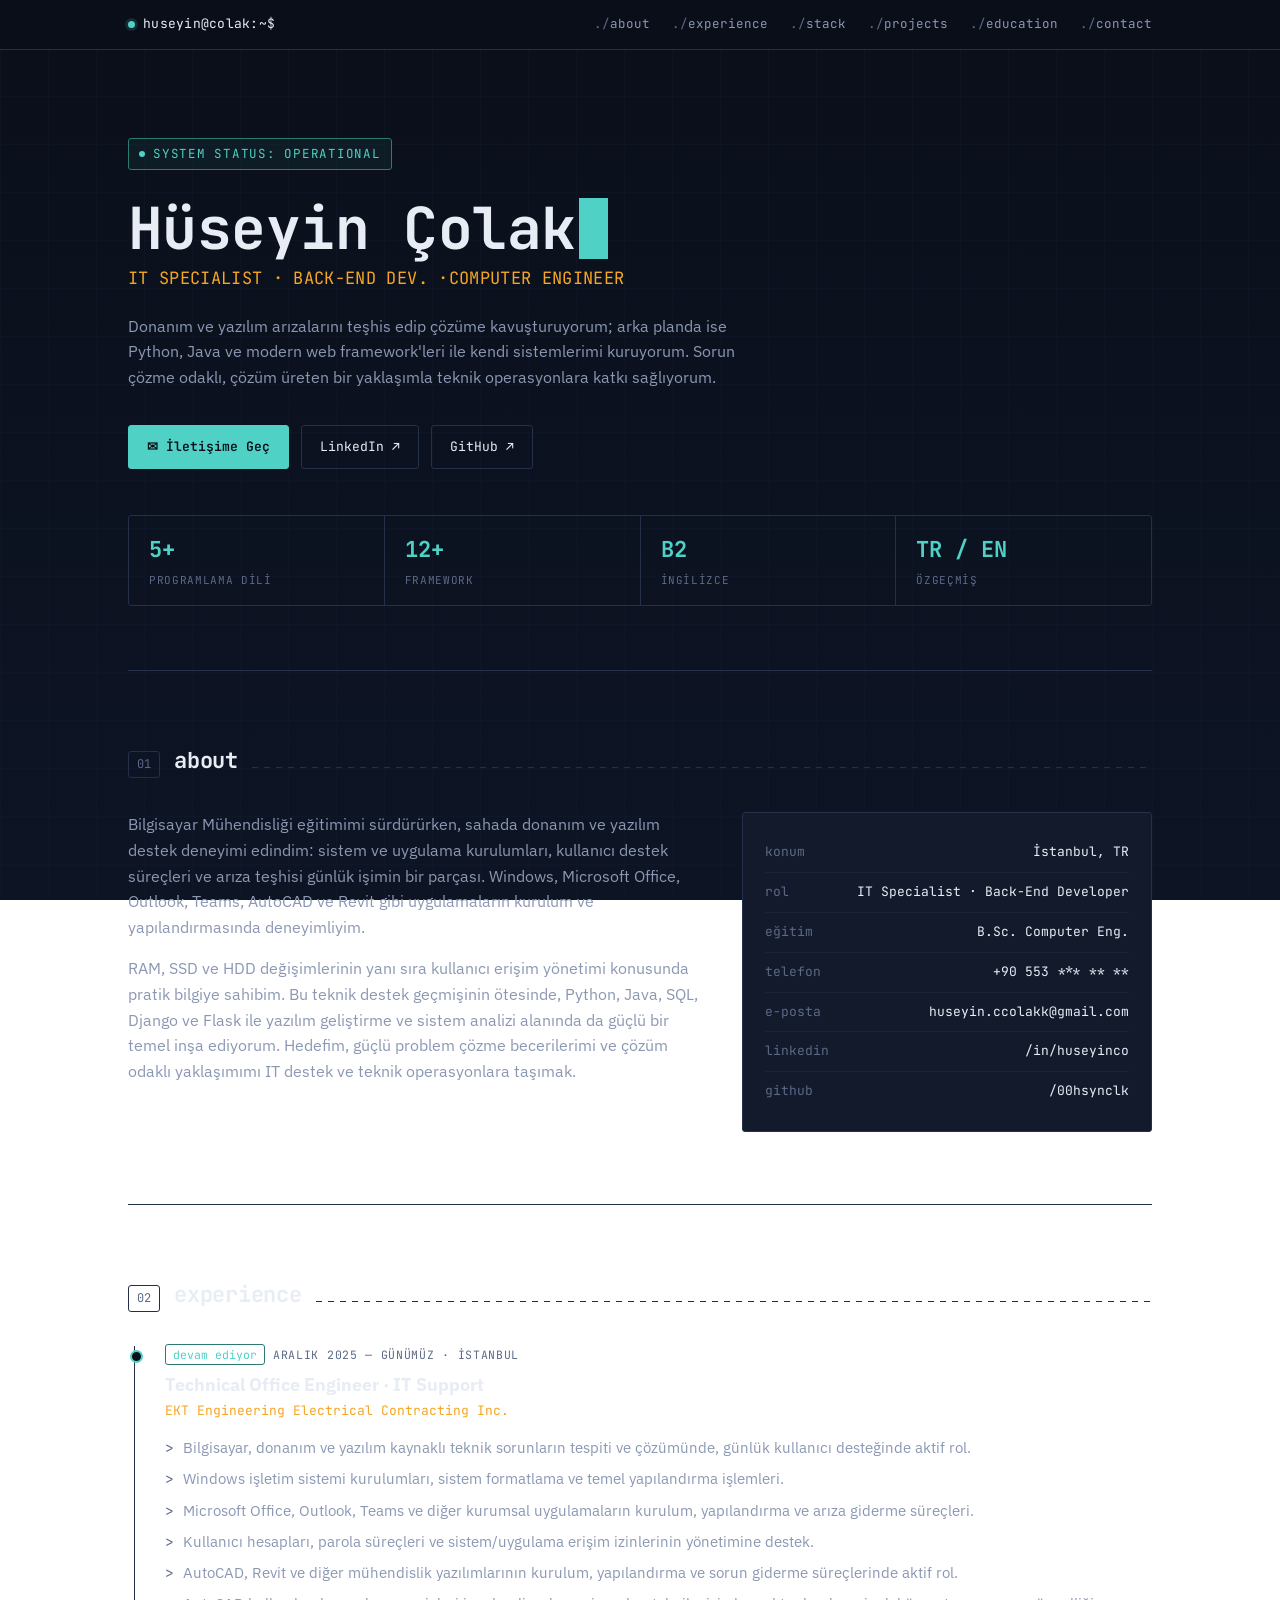
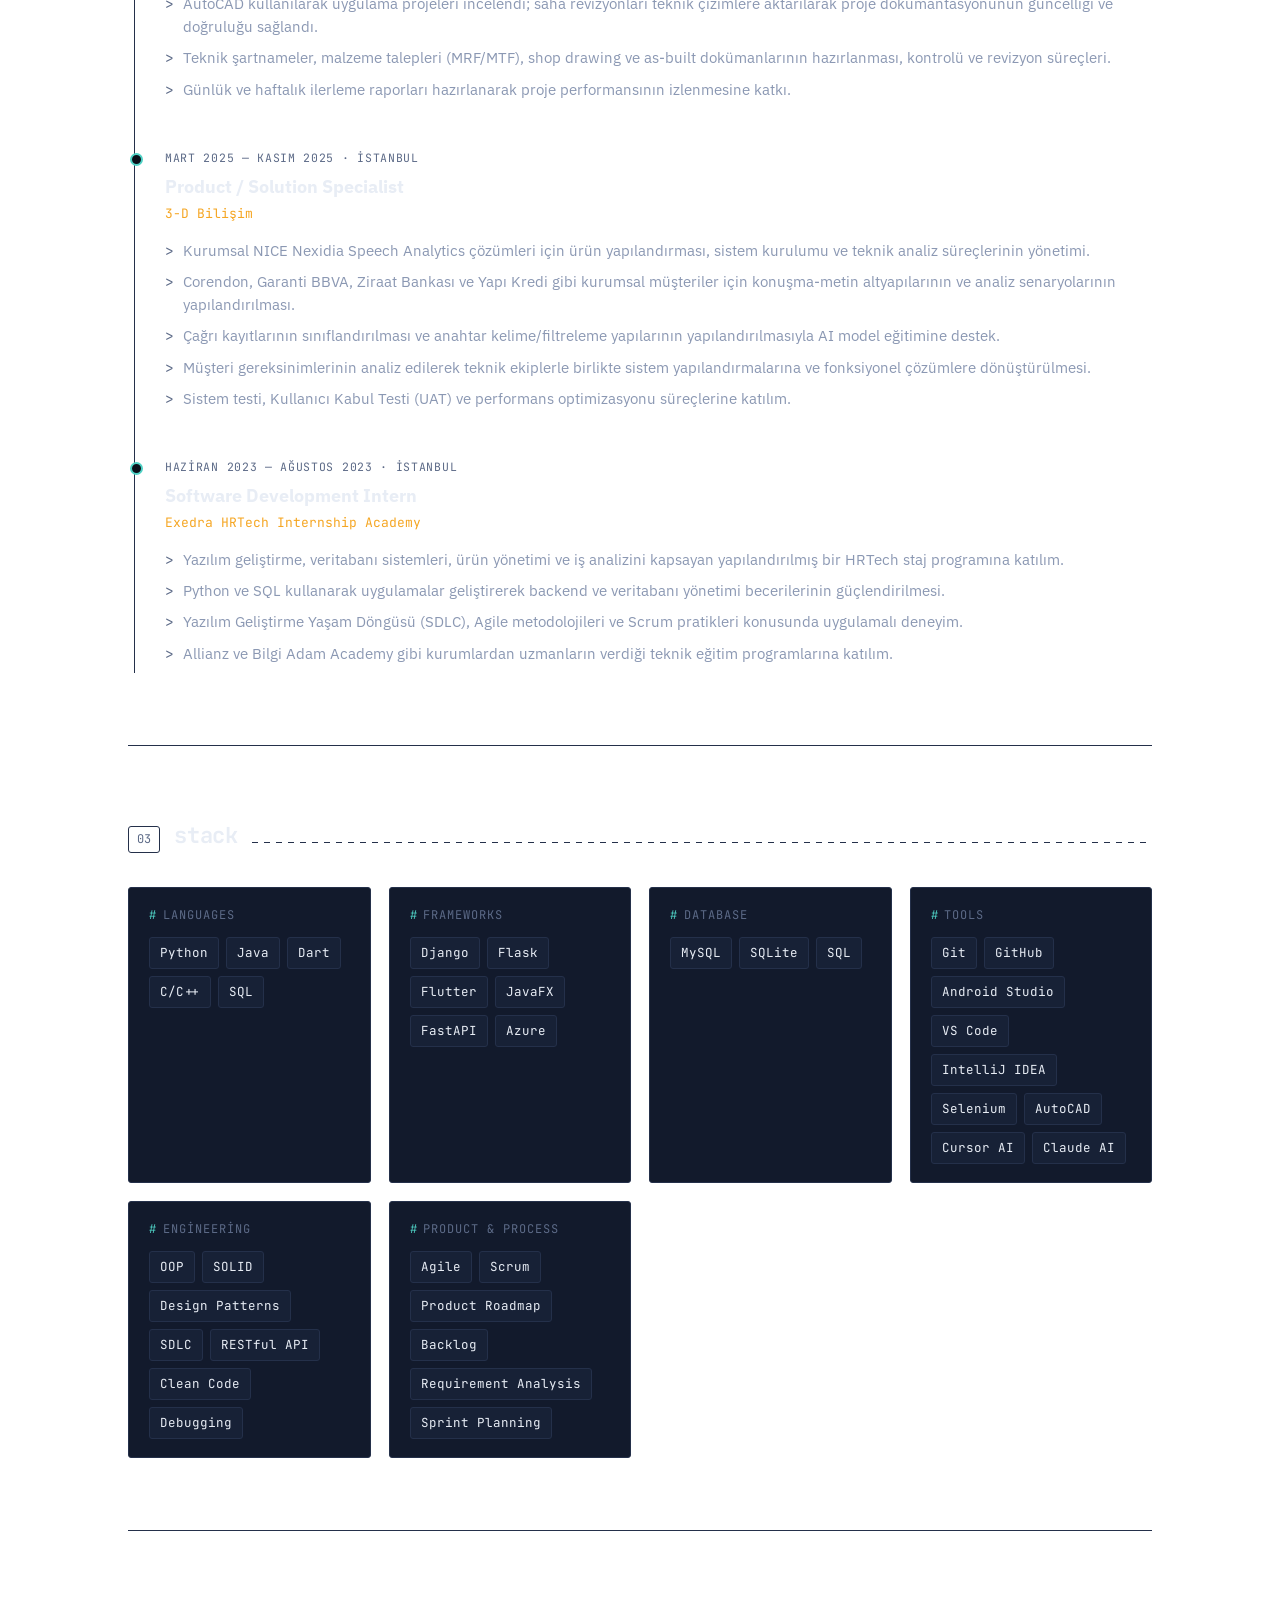
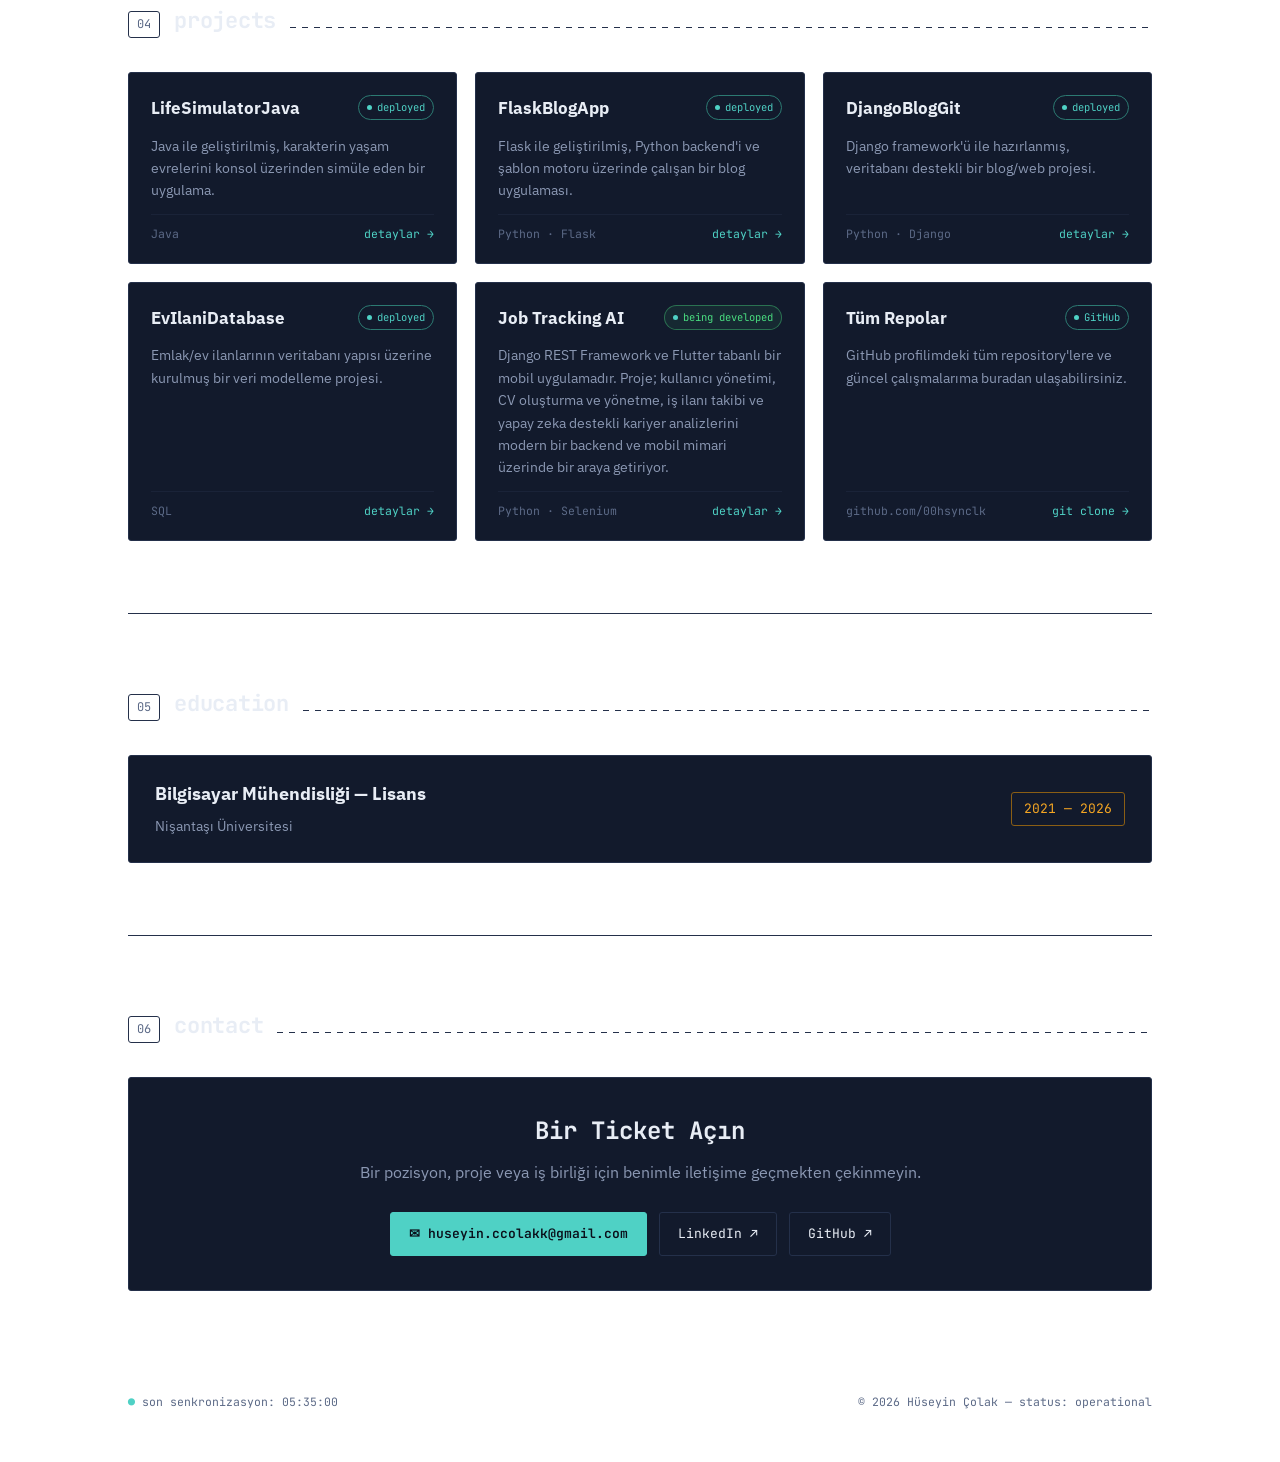
==== index.html @ 7278eee1 "Add files via upload" ====
<!DOCTYPE html>
<html lang="tr">
<head>
<meta charset="UTF-8">
<meta name="viewport" content="width=device-width, initial-scale=1.0">
<title>Hüseyin Çolak — IT Specialist</title>
<meta name="description" content="Hüseyin Çolak — IT Specialist & Computer Engineering Student. CV, projeler ve iletişim.">
<link rel="preconnect" href="https://fonts.googleapis.com">
<link href="https://fonts.googleapis.com/css2?family=JetBrains+Mono:wght@400;500;600;700&family=IBM+Plex+Sans:wght@400;500;600;700&display=swap" rel="stylesheet">
<link rel="stylesheet" href="style.css">
</head>
<body>

<nav class="topnav">
  <div class="topnav-inner">
    <div class="brand"><span class="dot"></span> huseyin@colak:~$</div>
    <div class="navlinks">
      <a href="#about">about</a>
      <a href="#experience">experience</a>
      <a href="#stack">stack</a>
      <a href="#projects">projects</a>
      <a href="#education">education</a>
      <a href="#contact">contact</a>
    </div>
  </div>
</nav>

<div class="wrap">

  <!-- HERO -->
  <header class="hero">
    <div class="status-line"><span class="dot"></span> SYSTEM STATUS: OPERATIONAL</div>
    <h1>Hüseyin Çolak<span class="cursor">&nbsp;</span></h1>
    <p class="role">IT SPECIALIST · BACK-END DEV. ·COMPUTER ENGINEER</p>
    <p class="lede">Donanım ve yazılım arızalarını teşhis edip çözüme kavuşturuyorum; arka planda ise Python, Java ve modern web framework'leri ile kendi sistemlerimi kuruyorum. Sorun çözme odaklı, çözüm üreten bir yaklaşımla teknik operasyonlara katkı sağlıyorum.</p>

    <div class="hero-actions">
      <a class="btn primary" href="mailto:huseyin.ccolakk@gmail.com">✉ İletişime Geç</a>
      <a class="btn" href="https://www.linkedin.com/in/huseyinco" target="_blank" rel="noopener">LinkedIn ↗</a>
      <a class="btn" href="https://github.com/00hsynclk" target="_blank" rel="noopener">GitHub ↗</a>
    </div>

    <div class="stat-row">
        <div class="stat"><div class="num">5+</div><div class="label">Programlama Dili</div></div>
        <div class="stat"><div class="num">12+</div><div class="label">FrameWork</div></div>
        <div class="stat"><div class="num">B2</div><div class="label">İngilizce</div></div>
        <div class="stat"><div class="num">
          <a href="assets/Hüseyin%20Çolak%20TR.pdf" target="_blank">TR</a> /
          <a href="assets/Hüseyin%20Çolak%20ENG.pdf" target="_blank">EN</a>
        </div>
      <div class="label">Özgeçmiş</div>
    </div>
    </div>
  </header>

  <!-- ABOUT -->
  <section id="about">
    <div class="section-head">
      <span class="idx">01</span>
      <h2>about</h2>
      <span class="rule"></span>
    </div>
    <div class="about-grid reveal">
      <div>
        <p>Bilgisayar Mühendisliği eğitimimi sürdürürken, sahada donanım ve yazılım destek deneyimi edindim: sistem ve uygulama kurulumları, kullanıcı destek süreçleri ve arıza teşhisi günlük işimin bir parçası. Windows, Microsoft Office, Outlook, Teams, AutoCAD ve Revit gibi uygulamaların kurulum ve yapılandırmasında deneyimliyim.</p>
        <p>RAM, SSD ve HDD değişimlerinin yanı sıra kullanıcı erişim yönetimi konusunda pratik bilgiye sahibim. Bu teknik destek geçmişinin ötesinde, Python, Java, SQL, Django ve Flask ile yazılım geliştirme ve sistem analizi alanında da güçlü bir temel inşa ediyorum. Hedefim, güçlü problem çözme becerilerimi ve çözüm odaklı yaklaşımımı IT destek ve teknik operasyonlara taşımak.</p>
      </div>
      <div class="info-panel">
        <div class="row"><span class="k">konum</span><span class="v">İstanbul, TR</span></div>
        <div class="row"><span class="k">rol</span><span class="v">IT Specialist · Back-End Developer</span></div>
        <div class="row"><span class="k">eğitim</span><span class="v">B.Sc. Computer Eng.</span></div>
        <div class="row"><span class="k">telefon</span><span class="v">+90 553 *** ** **</span></div>
        <div class="row"><span class="k">e-posta</span><span class="v"><a href="mailto:huseyin.ccolakk@gmail.com">huseyin.ccolakk@gmail.com</a></span></div>
        <div class="row"><span class="k">linkedin</span><span class="v"><a href="https://www.linkedin.com/in/huseyinco" target="_blank" rel="noopener">/in/huseyinco</a></span></div>
        <div class="row"><span class="k">github</span><span class="v"><a href="https://github.com/00hsynclk" target="_blank" rel="noopener">/00hsynclk</a></span></div>
      </div>
    </div>
  </section>

  <!-- EXPERIENCE -->
  <section id="experience">
    <div class="section-head">
      <span class="idx">02</span>
      <h2>experience</h2>
      <span class="rule"></span>
    </div>

    <div class="log-stream reveal">
      <div class="log-entry">
        <div class="meta"><span class="badge">devam ediyor</span>Aralık 2025 — Günümüz · İstanbul</div>
        <h3>Technical Office Engineer · IT Support</h3>
        <div class="company">EKT Engineering Electrical Contracting Inc.</div>
        <ul>
          <li>Bilgisayar, donanım ve yazılım kaynaklı teknik sorunların tespiti ve çözümünde, günlük kullanıcı desteğinde aktif rol.</li>
          <li>Windows işletim sistemi kurulumları, sistem formatlama ve temel yapılandırma işlemleri.</li>
          <li>Microsoft Office, Outlook, Teams ve diğer kurumsal uygulamaların kurulum, yapılandırma ve arıza giderme süreçleri.</li>
          <li>Kullanıcı hesapları, parola süreçleri ve sistem/uygulama erişim izinlerinin yönetimine destek.</li>
          <li>AutoCAD, Revit ve diğer mühendislik yazılımlarının kurulum, yapılandırma ve sorun giderme süreçlerinde aktif rol.</li>
          <li>AutoCAD kullanılarak uygulama projeleri incelendi; saha revizyonları teknik çizimlere aktarılarak proje dokümantasyonunun güncelliği ve doğruluğu sağlandı.</li>
          <li>Teknik şartnameler, malzeme talepleri (MRF/MTF), shop drawing ve as-built dokümanlarının hazırlanması, kontrolü ve revizyon süreçleri.</li>
          <li>Günlük ve haftalık ilerleme raporları hazırlanarak proje performansının izlenmesine katkı.</li>
        </ul>
      </div>

      <div class="log-entry">
        <div class="meta">Mart 2025 — Kasım 2025 · İstanbul</div>
        <h3>Product / Solution Specialist</h3>
        <div class="company">3-D Bilişim</div>
        <ul>
          <li>Kurumsal NICE Nexidia Speech Analytics çözümleri için ürün yapılandırması, sistem kurulumu ve teknik analiz süreçlerinin yönetimi.</li>
          <li>Corendon, Garanti BBVA, Ziraat Bankası ve Yapı Kredi gibi kurumsal müşteriler için konuşma-metin altyapılarının ve analiz senaryolarının yapılandırılması.</li>
          <li>Çağrı kayıtlarının sınıflandırılması ve anahtar kelime/filtreleme yapılarının yapılandırılmasıyla AI model eğitimine destek.</li>
          <li>Müşteri gereksinimlerinin analiz edilerek teknik ekiplerle birlikte sistem yapılandırmalarına ve fonksiyonel çözümlere dönüştürülmesi.</li>
          <li>Sistem testi, Kullanıcı Kabul Testi (UAT) ve performans optimizasyonu süreçlerine katılım.</li>
        </ul>
      </div>

      <div class="log-entry">
        <div class="meta">Haziran 2023 — Ağustos 2023 · İstanbul</div>
        <h3>Software Development Intern</h3>
        <div class="company">Exedra HRTech Internship Academy</div>
        <ul>
          <li>Yazılım geliştirme, veritabanı sistemleri, ürün yönetimi ve iş analizini kapsayan yapılandırılmış bir HRTech staj programına katılım.</li>
          <li>Python ve SQL kullanarak uygulamalar geliştirerek backend ve veritabanı yönetimi becerilerinin güçlendirilmesi.</li>
          <li>Yazılım Geliştirme Yaşam Döngüsü (SDLC), Agile metodolojileri ve Scrum pratikleri konusunda uygulamalı deneyim.</li>
          <li>Allianz ve Bilgi Adam Academy gibi kurumlardan uzmanların verdiği teknik eğitim programlarına katılım.</li>
        </ul>
      </div>
    </div>
  </section>

  <!-- STACK -->
  <section id="stack">
    <div class="section-head">
      <span class="idx">03</span>
      <h2>stack</h2>
      <span class="rule"></span>
    </div>

    <div class="stack-grid reveal">
      <div class="stack-card">
        <div class="stack-title">languages</div>
        <div class="tag-list">
          <span class="tag">Python</span><span class="tag">Java</span><span class="tag">Dart</span><span class="tag">C/C++</span><span class="tag">SQL</span>
        </div>
      </div>
      <div class="stack-card">
        <div class="stack-title">frameworks</div>
        <div class="tag-list">
          <span class="tag">Django</span><span class="tag">Flask</span><span class="tag">Flutter</span><span class="tag">JavaFX</span><span class="tag">FastAPI</span><span class="tag">Azure</span>
        </div>
      </div>
      <div class="stack-card">
        <div class="stack-title">database</div>
        <div class="tag-list">
          <span class="tag">MySQL</span><span class="tag">SQLite</span><span class="tag">SQL</span>
        </div>
      </div>
      <div class="stack-card">
        <div class="stack-title">tools</div>
        <div class="tag-list">
          <span class="tag">Git</span><span class="tag">GitHub</span><span class="tag">Android Studio</span><span class="tag">VS Code</span><span class="tag">IntelliJ IDEA</span><span class="tag">Selenium</span><span class="tag">AutoCAD</span><span class="tag">Cursor AI</span><span class="tag">Claude AI</span>
        </div>
      </div>
      <div class="stack-card">
        <div class="stack-title">engineering</div>
        <div class="tag-list">
          <span class="tag">OOP</span><span class="tag">SOLID</span><span class="tag">Design Patterns</span><span class="tag">SDLC</span><span class="tag">RESTful API</span><span class="tag">Clean Code</span><span class="tag">Debugging</span>
        </div>
      </div>
      <div class="stack-card">
        <div class="stack-title">product &amp; process</div>
        <div class="tag-list">
          <span class="tag">Agile</span><span class="tag">Scrum</span><span class="tag">Product Roadmap</span><span class="tag">Backlog</span><span class="tag">Requirement Analysis</span><span class="tag">Sprint Planning</span>
        </div>
      </div>
    </div>
  </section>

  <!-- PROJECTS -->
  <section id="projects">
    <div class="section-head">
      <span class="idx">04</span>
      <h2>projects</h2>
      <span class="rule"></span>
    </div>

    <div class="project-grid reveal">

      <a class="project-card" href="projects/life-simulator-java.html">
        <div class="pc-top">
          <h3>LifeSimulatorJava</h3>
          <span class="pill">deployed</span>
        </div>
        <p>Java ile geliştirilmiş, karakterin yaşam evrelerini konsol üzerinden simüle eden bir uygulama.</p>
        <div class="pc-foot"><span>Java</span><span class="arrow">detaylar →</span></div>
      </a>

      <a class="project-card" href="projects/flask-blog-app.html">
        <div class="pc-top">
          <h3>FlaskBlogApp</h3>
          <span class="pill">deployed</span>
        </div>
        <p>Flask ile geliştirilmiş, Python backend'i ve şablon motoru üzerinde çalışan bir blog uygulaması.</p>
        <div class="pc-foot"><span>Python · Flask</span><span class="arrow">detaylar →</span></div>
      </a>

      <a class="project-card" href="projects/django-blog.html">
        <div class="pc-top">
          <h3>DjangoBlogGit</h3>
          <span class="pill">deployed</span>
        </div>
        <p>Django framework'ü ile hazırlanmış, veritabanı destekli bir blog/web projesi.</p>
        <div class="pc-foot"><span>Python · Django</span><span class="arrow">detaylar →</span></div>
      </a>

      <a class="project-card" href="projects/ev-ilani-database.html">
        <div class="pc-top">
          <h3>EvIlaniDatabase</h3>
          <span class="pill">deployed</span>
        </div>
        <p>Emlak/ev ilanlarının veritabanı yapısı üzerine kurulmuş bir veri modelleme projesi.</p>
        <div class="pc-foot"><span>SQL</span><span class="arrow">detaylar →</span></div>
      </a>

      <a class="project-card" href="projects/job-tracking-ai.html">
        <div class="pc-top">
          <h3>Job Tracking AI</h3>
          <span class="pill being-developed">being developed</span>
        </div>
        <p>Django REST Framework ve Flutter tabanlı bir mobil uygulamadır. Proje; kullanıcı yönetimi, CV oluşturma ve yönetme, iş ilanı takibi ve yapay zeka destekli kariyer analizlerini modern bir backend ve mobil mimari üzerinde bir araya getiriyor.</p>
        <div class="pc-foot"><span>Python · Selenium</span><span class="arrow">detaylar →</span></div>
      </a>

      <a class="project-card" href="https://github.com/00hsynclk?tab=repositories" target="_blank" rel="noopener">
        <div class="pc-top">
          <h3>Tüm Repolar</h3>
          <span class="pill">GitHub</span>
        </div>
        <p>GitHub profilimdeki tüm repository'lere ve güncel çalışmalarıma buradan ulaşabilirsiniz.</p>
        <div class="pc-foot"><span>github.com/00hsynclk</span><span class="arrow">git clone →</span></div>
      </a>

    </div>
  </section>

  <!-- EDUCATION -->
  <section id="education">
    <div class="section-head">
      <span class="idx">05</span>
      <h2>education</h2>
      <span class="rule"></span>
    </div>
    <div class="edu-panel reveal">
      <div>
        <h3>Bilgisayar Mühendisliği — Lisans</h3>
        <div class="edu-sub">Nişantaşı Üniversitesi</div>
      </div>
      <div class="edu-date">2021 — 2026</div>
    </div>
  </section>

  <!-- CONTACT -->
  <section id="contact">
    <div class="section-head">
      <span class="idx">06</span>
      <h2>contact</h2>
      <span class="rule"></span>
    </div>
    <div class="contact-panel reveal">
      <h2>Bir Ticket Açın</h2>
      <p>Bir pozisyon, proje veya iş birliği için benimle iletişime geçmekten çekinmeyin.</p>
      <div class="contact-actions">
        <a class="btn primary" href="mailto:huseyin.ccolakk@gmail.com">✉ huseyin.ccolakk@gmail.com</a>
        <a class="btn" href="https://www.linkedin.com/in/huseyinco" target="_blank" rel="noopener">LinkedIn ↗</a>
        <a class="btn" href="https://github.com/00hsynclk" target="_blank" rel="noopener">GitHub ↗</a>
      </div>
    </div>
  </section>

  <footer>
    <div><span class="live-dot">●</span> son senkronizasyon: <span id="sync-time"></span></div>
    <div>© 2026 Hüseyin Çolak — status: operational</div>
  </footer>

</div>

<script src="script.js"></script>
</body>
</html>
---- style.css ----
/* ============================================================
   HÜSEYİN ÇOLAK — SYSTEM STATUS PORTFOLIO
   Design tokens
   ============================================================ */

:root {
  --bg: #0a0f1a;
  --bg-grid: #0d1424;
  --panel: #121a2c;
  --panel-2: #172136;
  --border: #24304a;
  --border-soft: #1a2338;
  --text: #e8edf5;
  --text-muted: #8b98b3;
  --text-dim: #5c6a87;
  --accent: #4fd1c5;
  --accent-dim: #2c7a72;
  --accent-amber: #f5a623;
  --accent-amber-dim: #8a5e14;
  --mono: "JetBrains Mono", "IBM Plex Mono", ui-monospace, monospace;
  --sans: "IBM Plex Sans", "Inter", system-ui, -apple-system, sans-serif;
  --radius: 3px;
  --max-w: 1080px;
}

* { box-sizing: border-box; }

html {
  scroll-behavior: smooth;
}

@media (prefers-reduced-motion: reduce) {
  html { scroll-behavior: auto; }
  *, *::before, *::after {
    animation-duration: 0.001ms !important;
    animation-iteration-count: 1 !important;
    transition-duration: 0.001ms !important;
  }
}

body {
  margin: 0;
  background:
    linear-gradient(180deg, var(--bg) 0%, var(--bg-grid) 100%);
  background-attachment: fixed;
  color: var(--text);
  font-family: var(--sans);
  font-size: 16px;
  line-height: 1.6;
  -webkit-font-smoothing: antialiased;
}

/* faint grid texture */
body::before {
  content: "";
  position: fixed;
  inset: 0;
  pointer-events: none;
  background-image:
    linear-gradient(var(--border-soft) 1px, transparent 1px),
    linear-gradient(90deg, var(--border-soft) 1px, transparent 1px);
  background-size: 48px 48px;
  opacity: 0.25;
  z-index: 0;
}

a { color: inherit; text-decoration: none; }

::selection {
  background: var(--accent-dim);
  color: #fff;
}

:focus-visible {
  outline: 2px solid var(--accent);
  outline-offset: 2px;
}

.wrap {
  position: relative;
  z-index: 1;
  max-width: var(--max-w);
  margin: 0 auto;
  padding: 0 28px;
}

/* ---------- top nav ---------- */
.topnav {
  position: sticky;
  top: 0;
  z-index: 50;
  background: rgba(10, 15, 26, 0.86);
  backdrop-filter: blur(10px);
  border-bottom: 1px solid var(--border);
}

.topnav-inner {
  max-width: var(--max-w);
  margin: 0 auto;
  padding: 14px 28px;
  display: flex;
  align-items: center;
  justify-content: space-between;
  gap: 16px;
  flex-wrap: wrap;
}

.brand {
  font-family: var(--mono);
  font-size: 13px;
  letter-spacing: 0.02em;
  color: var(--text);
  display: flex;
  align-items: center;
  gap: 8px;
}

.brand .dot {
  width: 7px;
  height: 7px;
  border-radius: 50%;
  background: var(--accent);
  box-shadow: 0 0 0 3px rgba(79, 209, 197, 0.15);
  animation: pulse 2.4s ease-in-out infinite;
  flex-shrink: 0;
}

@keyframes pulse {
  0%, 100% { box-shadow: 0 0 0 3px rgba(79, 209, 197, 0.15); opacity: 1; }
  50% { box-shadow: 0 0 0 6px rgba(79, 209, 197, 0.05); opacity: 0.75; }
}

.navlinks {
  display: flex;
  gap: 22px;
  font-family: var(--mono);
  font-size: 12.5px;
  color: var(--text-muted);
  flex-wrap: wrap;
}

.navlinks a { transition: color 0.15s; white-space: nowrap; }
.navlinks a:hover { color: var(--accent); }
.navlinks a::before { content: "./"; color: var(--text-dim); }

/* ---------- hero ---------- */
.hero {
  padding: 88px 0 64px;
  border-bottom: 1px solid var(--border);
}

.status-line {
  font-family: var(--mono);
  font-size: 12.5px;
  color: var(--accent);
  letter-spacing: 0.06em;
  display: inline-flex;
  align-items: center;
  gap: 8px;
  padding: 5px 10px;
  border: 1px solid var(--accent-dim);
  border-radius: var(--radius);
  background: rgba(79, 209, 197, 0.06);
  margin-bottom: 28px;
}

.status-line .dot {
  width: 6px; height: 6px; border-radius: 50%;
  background: var(--accent);
  animation: pulse 2.4s ease-in-out infinite;
}

.hero h1 {
  font-family: var(--mono);
  font-weight: 700;
  font-size: clamp(34px, 6vw, 58px);
  line-height: 1.05;
  margin: 0 0 6px;
  letter-spacing: -0.01em;
}

.hero h1 .cursor {
  display: inline-block;
  width: 0.5em;
  background: var(--accent);
  animation: blink 1s steps(1) infinite;
  margin-left: 4px;
}

@keyframes blink { 50% { opacity: 0; } }

.hero .role {
  font-family: var(--mono);
  font-size: clamp(14px, 2vw, 17px);
  color: var(--accent-amber);
  margin: 0 0 22px;
  letter-spacing: 0.02em;
}

.hero p.lede {
  max-width: 620px;
  color: var(--text-muted);
  font-size: 16px;
  margin: 0 0 34px;
}

.hero-actions {
  display: flex;
  gap: 12px;
  flex-wrap: wrap;
  margin-bottom: 46px;
}

.btn {
  font-family: var(--mono);
  font-size: 13px;
  padding: 11px 18px;
  border-radius: var(--radius);
  border: 1px solid var(--border);
  color: var(--text);
  display: inline-flex;
  align-items: center;
  gap: 8px;
  transition: border-color 0.15s, background 0.15s, transform 0.1s;
}

.btn:hover { border-color: var(--accent); background: rgba(79, 209, 197, 0.06); transform: translateY(-1px); }

.btn.primary {
  background: var(--accent);
  color: #0a0f1a;
  border-color: var(--accent);
  font-weight: 600;
}

.btn.primary:hover { background: #6fe0d5; }

.stat-row {
  display: flex;
  flex-wrap: wrap;
  gap: 0;
  font-family: var(--mono);
  border: 1px solid var(--border);
  border-radius: var(--radius);
  overflow: hidden;
}

.stat {
  flex: 1;
  min-width: 130px;
  padding: 16px 20px;
  border-right: 1px solid var(--border);
}
.stat:last-child { border-right: none; }

.stat .num { font-size: 22px; color: var(--accent); font-weight: 700; }
.stat .label { font-size: 11px; color: var(--text-dim); text-transform: uppercase; letter-spacing: 0.06em; margin-top: 4px; }

/* ---------- sections ---------- */
section { padding: 72px 0; border-bottom: 1px solid var(--border); }
section:last-of-type { border-bottom: none; }

.section-head {
  display: flex;
  align-items: baseline;
  gap: 14px;
  margin-bottom: 34px;
}

.section-head .idx {
  font-family: var(--mono);
  font-size: 12px;
  color: var(--text-dim);
  border: 1px solid var(--border);
  padding: 3px 8px;
  border-radius: var(--radius);
}

.section-head h2 {
  font-family: var(--mono);
  font-size: 22px;
  margin: 0;
  letter-spacing: -0.01em;
}

.section-head .rule {
  flex: 1;
  height: 1px;
  background: repeating-linear-gradient(90deg, var(--border) 0 6px, transparent 6px 12px);
}

/* fade-in-on-scroll */
.reveal {
  opacity: 0;
  transform: translateY(14px);
  transition: opacity 0.6s ease, transform 0.6s ease;
}
.reveal.in { opacity: 1; transform: translateY(0); }

/* ---------- about ---------- */
.about-grid {
  display: grid;
  grid-template-columns: 1.4fr 1fr;
  gap: 40px;
}

.about-grid p { color: var(--text-muted); margin: 0 0 16px; }
.about-grid p:last-child { margin-bottom: 0; }

.info-panel {
  background: var(--panel);
  border: 1px solid var(--border);
  border-radius: var(--radius);
  padding: 20px 22px;
  font-family: var(--mono);
  font-size: 13px;
  height: fit-content;
}

.info-panel .row {
  display: flex;
  justify-content: space-between;
  gap: 12px;
  padding: 9px 0;
  border-bottom: 1px solid var(--border-soft);
}
.info-panel .row:last-child { border-bottom: none; }
.info-panel .row .k { color: var(--text-dim); }
.info-panel .row .v { color: var(--text); text-align: right; }
.info-panel .row .v a:hover { color: var(--accent); }

@media (max-width: 760px) {
  .about-grid { grid-template-columns: 1fr; }
}

/* ---------- experience (log stream) ---------- */
.log-stream {
  border-left: 1px solid var(--border);
  margin-left: 6px;
  padding-left: 30px;
  display: flex;
  flex-direction: column;
  gap: 40px;
}

.log-entry { position: relative; }

.log-entry::before {
  content: "";
  position: absolute;
  left: -35.5px;
  top: 4px;
  width: 9px;
  height: 9px;
  border-radius: 50%;
  background: var(--bg);
  border: 2px solid var(--accent);
}

.log-entry .meta {
  font-family: var(--mono);
  font-size: 11.5px;
  color: var(--text-dim);
  text-transform: uppercase;
  letter-spacing: 0.06em;
  margin-bottom: 6px;
}

.log-entry .meta .badge {
  color: var(--accent);
  border: 1px solid var(--accent-dim);
  padding: 2px 7px;
  border-radius: var(--radius);
  margin-right: 8px;
  text-transform: none;
  letter-spacing: 0;
}

.log-entry h3 {
  font-family: var(--sans);
  font-size: 18px;
  margin: 0 0 2px;
}

.log-entry .company {
  font-family: var(--mono);
  font-size: 13px;
  color: var(--accent-amber);
  margin-bottom: 14px;
}

.log-entry ul {
  margin: 0;
  padding: 0;
  list-style: none;
  color: var(--text-muted);
  font-size: 14.5px;
}

.log-entry li {
  position: relative;
  padding-left: 18px;
  margin-bottom: 8px;
}

.log-entry li::before {
  content: ">";
  position: absolute;
  left: 0;
  color: var(--text-dim);
  font-family: var(--mono);
}

/* ---------- stack ---------- */
.stack-grid {
  display: grid;
  grid-template-columns: repeat(auto-fit, minmax(220px, 1fr));
  gap: 18px;
}

.stack-card {
  background: var(--panel);
  border: 1px solid var(--border);
  border-radius: var(--radius);
  padding: 18px 20px;
}

.stack-card .stack-title {
  font-family: var(--mono);
  font-size: 12px;
  color: var(--text-dim);
  text-transform: uppercase;
  letter-spacing: 0.08em;
  margin-bottom: 12px;
  display: flex;
  align-items: center;
  gap: 6px;
}
.stack-card .stack-title::before { content: "#"; color: var(--accent); }

.tag-list { display: flex; flex-wrap: wrap; gap: 7px; }

.tag {
  font-family: var(--mono);
  font-size: 12.5px;
  padding: 5px 10px;
  border-radius: var(--radius);
  background: var(--panel-2);
  border: 1px solid var(--border);
  color: var(--text);
}

/* ---------- projects ---------- */
.project-grid {
  display: grid;
  grid-template-columns: repeat(auto-fit, minmax(280px, 1fr));
  gap: 18px;
}

.project-card {
  background: var(--panel);
  border: 1px solid var(--border);
  border-radius: var(--radius);
  padding: 22px 22px 20px;
  display: flex;
  flex-direction: column;
  gap: 12px;
  transition: border-color 0.18s, transform 0.18s, background 0.18s;
}

.project-card:hover {
  border-color: var(--accent);
  background: var(--panel-2);
  transform: translateY(-3px);
}

.project-card .pc-top {
  display: flex;
  justify-content: space-between;
  align-items: flex-start;
  gap: 10px;
}

.project-card h3 {
  font-family: var(--sans);
  font-size: 17px;
  margin: 0;
}

.pill {
  font-family: var(--mono);
  font-size: 10.5px;
  color: var(--accent);
  border: 1px solid var(--accent-dim);
  padding: 3px 8px;
  border-radius: 20px;
  white-space: nowrap;
  display: inline-flex;
  align-items: center;
  gap: 5px;
}
.pill::before {
  content: "";
  width: 5px; height: 5px; border-radius: 50%;
  background: var(--accent);
}

.project-card p {
  color: var(--text-muted);
  font-size: 14px;
  margin: 0;
  flex: 1;
}

.project-card .pc-foot {
  display: flex;
  justify-content: space-between;
  align-items: center;
  font-family: var(--mono);
  font-size: 11.5px;
  color: var(--text-dim);
  padding-top: 10px;
  border-top: 1px solid var(--border-soft);
}

.project-card .pc-foot .arrow { color: var(--accent); transition: transform 0.15s; }
.project-card:hover .pc-foot .arrow { transform: translateX(4px); }

/* ---------- education ---------- */
.edu-panel {
  background: var(--panel);
  border: 1px solid var(--border);
  border-radius: var(--radius);
  padding: 24px 26px;
  display: flex;
  justify-content: space-between;
  align-items: center;
  gap: 20px;
  flex-wrap: wrap;
}

.edu-panel h3 { margin: 0 0 6px; font-size: 18px; font-family: var(--sans); }
.edu-panel .edu-sub { color: var(--text-muted); font-size: 14px; }
.edu-panel .edu-date {
  font-family: var(--mono);
  font-size: 13px;
  color: var(--accent-amber);
  border: 1px solid var(--accent-amber-dim);
  padding: 6px 12px;
  border-radius: var(--radius);
}

/* ---------- contact ---------- */
.contact-panel {
  background: var(--panel);
  border: 1px solid var(--border);
  border-radius: var(--radius);
  padding: 34px;
  text-align: center;
}

.contact-panel h2 {
  font-family: var(--mono);
  font-size: 24px;
  margin: 0 0 10px;
}

.contact-panel p {
  color: var(--text-muted);
  margin: 0 0 26px;
}

.contact-actions {
  display: flex;
  gap: 12px;
  justify-content: center;
  flex-wrap: wrap;
}

/* ---------- footer ---------- */
footer {
  padding: 30px 0 50px;
  font-family: var(--mono);
  font-size: 11.5px;
  color: var(--text-dim);
  display: flex;
  justify-content: space-between;
  flex-wrap: wrap;
  gap: 10px;
}

footer span.live-dot {
  color: var(--accent);
}

/* ---------- project detail page ---------- */
.breadcrumb {
  font-family: var(--mono);
  font-size: 12.5px;
  color: var(--text-dim);
  padding: 24px 0 0;
}
.breadcrumb a { color: var(--text-muted); }
.breadcrumb a:hover { color: var(--accent); }

.proj-hero { padding: 30px 0 50px; border-bottom: 1px solid var(--border); }

.proj-hero h1 {
  font-family: var(--sans);
  font-weight: 700;
  font-size: clamp(28px, 5vw, 42px);
  margin: 14px 0 10px;
}

.proj-hero .sub {
  font-family: var(--mono);
  color: var(--text-muted);
  font-size: 14px;
  margin-bottom: 22px;
}

.proj-body {
  display: grid;
  grid-template-columns: 1.5fr 1fr;
  gap: 40px;
  padding: 50px 0;
}

@media (max-width: 760px) {
  .proj-body { grid-template-columns: 1fr; }
}

.proj-body h2 {
  font-family: var(--mono);
  font-size: 16px;
  color: var(--text);
  margin: 0 0 14px;
  text-transform: uppercase;
  letter-spacing: 0.04em;
}
.proj-body h2::before { content: "// "; color: var(--accent); }

.proj-body p { color: var(--text-muted); margin: 0 0 16px; }

.spec-panel {
  background: var(--panel);
  border: 1px solid var(--border);
  border-radius: var(--radius);
  padding: 22px 24px;
  height: fit-content;
}

.spec-panel .row {
  display: flex;
  justify-content: space-between;
  padding: 10px 0;
  border-bottom: 1px solid var(--border-soft);
  font-family: var(--mono);
  font-size: 13px;
}
.spec-panel .row:last-child { border-bottom: none; }
.spec-panel .row .k { color: var(--text-dim); }
.spec-panel .row .v { color: var(--text); text-align: right; }

.note-box {
  margin-top: 18px;
  border: 1px dashed var(--border);
  border-radius: var(--radius);
  padding: 14px 16px;
  font-size: 12.5px;
  color: var(--text-dim);
  font-family: var(--mono);
  line-height: 1.6;
}

.back-btn {
  display: inline-flex;
  align-items: center;
  gap: 8px;
  font-family: var(--mono);
  font-size: 13px;
  color: var(--text-muted);
  margin-top: 10px;
}
.back-btn:hover { color: var(--accent); }

@media (max-width: 600px) {
  .hero { padding: 64px 0 44px; }
  section { padding: 54px 0; }
  .navlinks { display: none; }
}

.pill.being-developed {
  color: #4ade80;
  border-color: rgba(74, 222, 128, 0.4);
  background: rgba(74, 222, 128, 0.08);
}
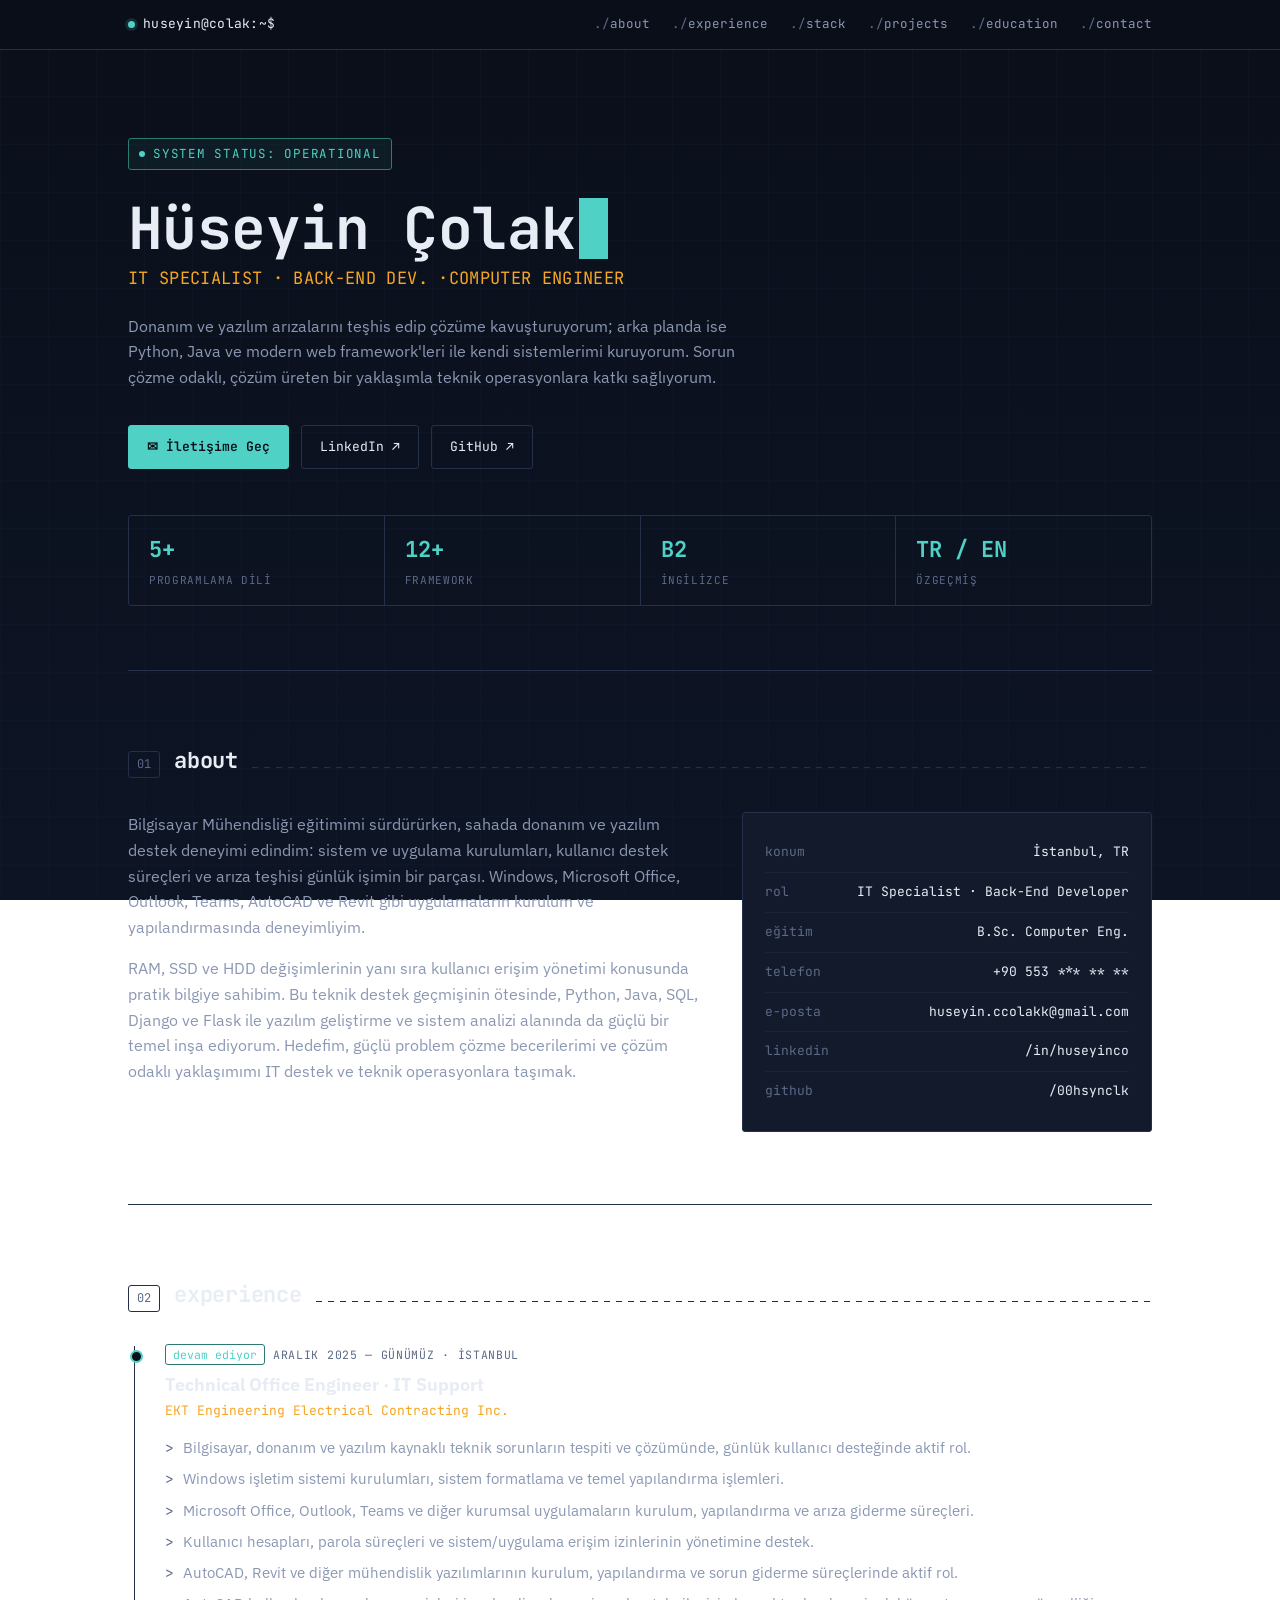
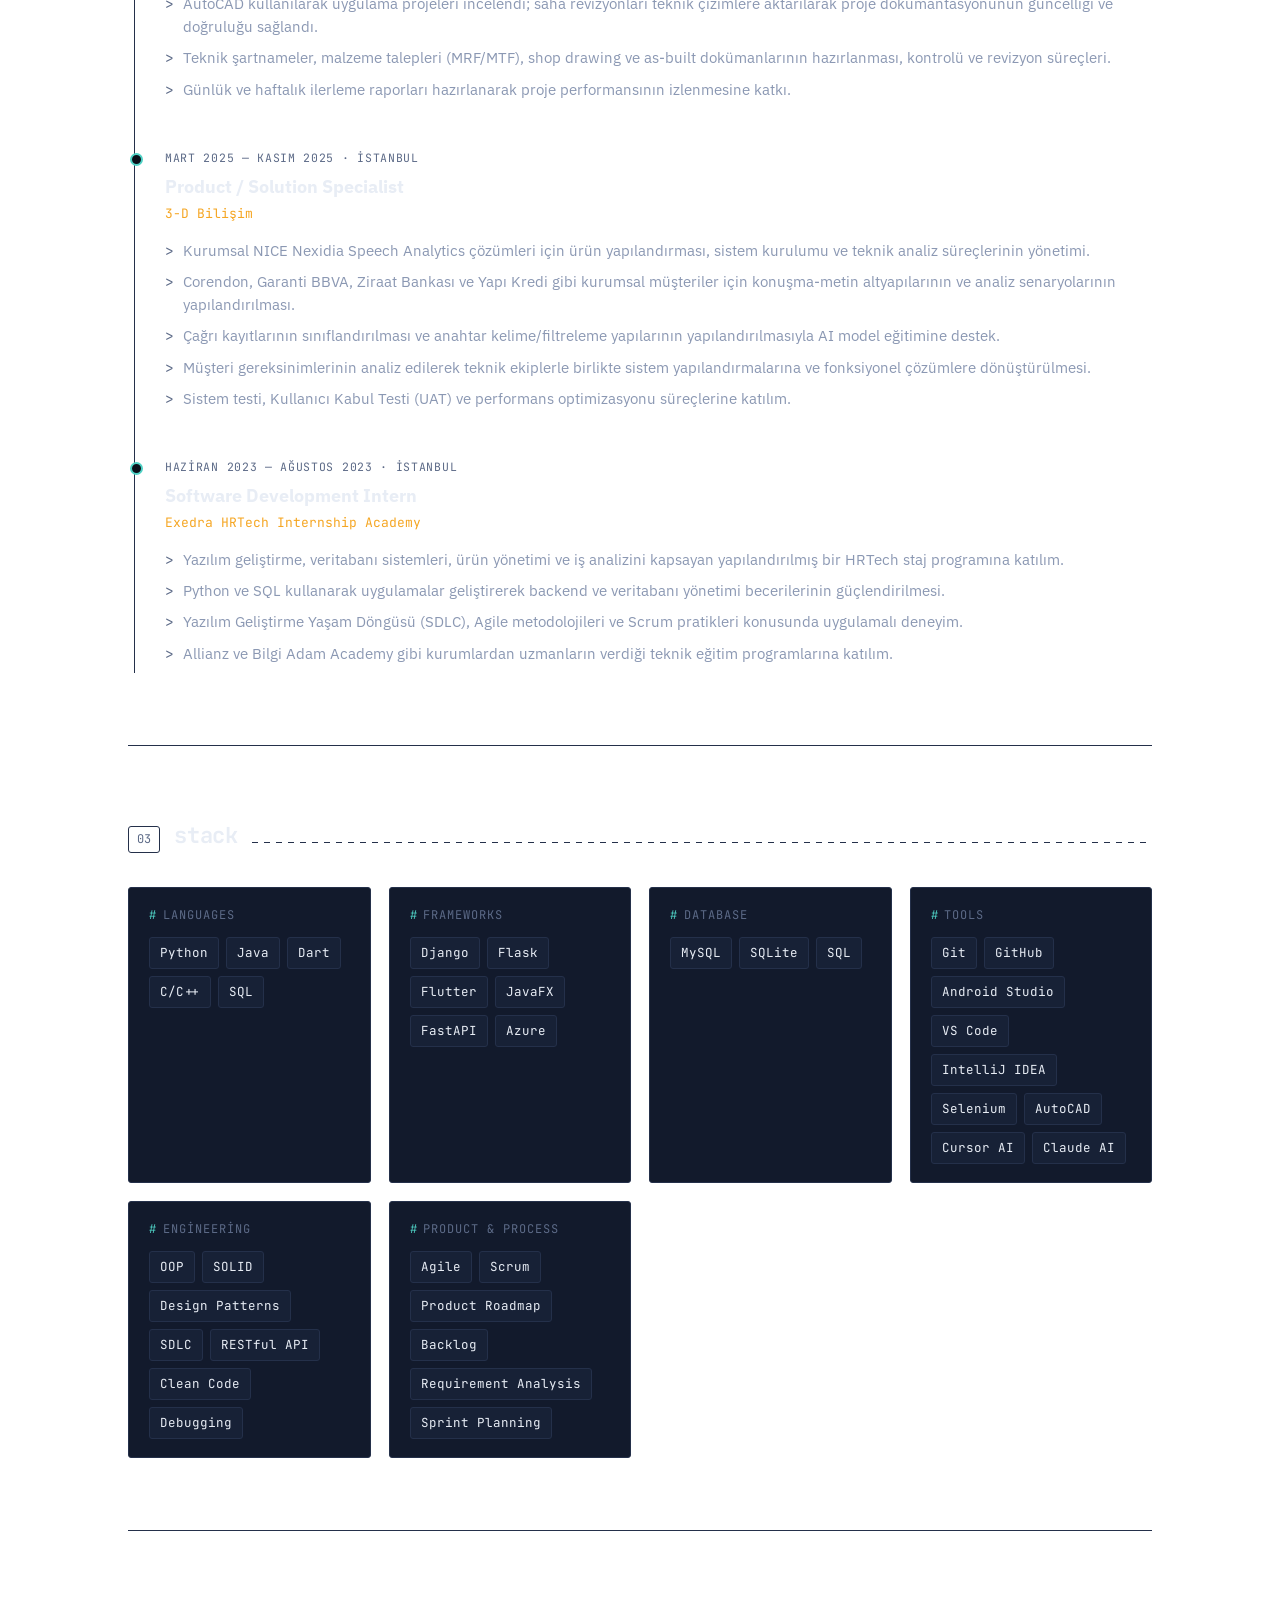
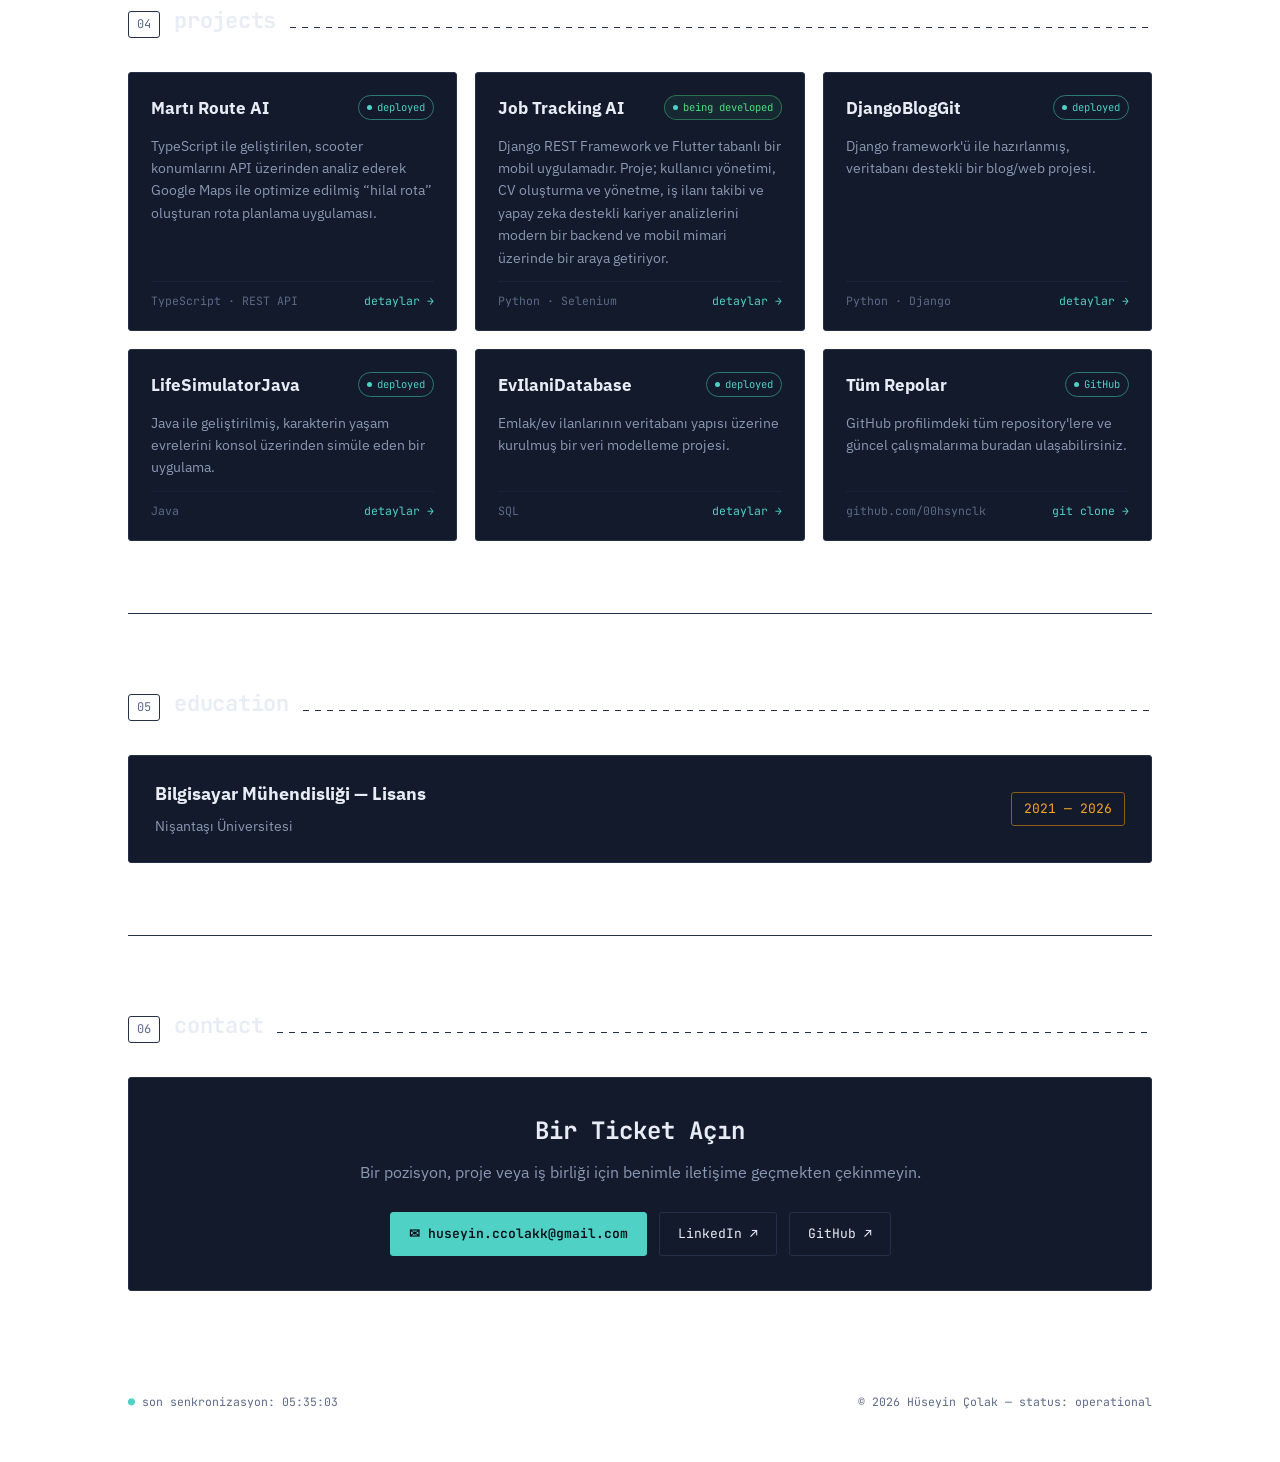
==== commit d6709686: "Update project cards in index.html" ====
--- a/index.html
+++ b/index.html
@@ -187,6 +187,39 @@
 
     <div class="project-grid reveal">
 
+      <a class="project-card" href="projects/marti-route-ai.html">
+        <div class="pc-top">
+          <h3>Martı Route AI</h3>
+          <span class="pill">deployed</span>
+        </div>
+        <p>
+          TypeScript ile geliştirilen, scooter konumlarını API üzerinden analiz ederek
+          Google Maps ile optimize edilmiş “hilal rota” oluşturan rota planlama uygulaması.
+        </p>
+        <div class="pc-foot">
+          <span>TypeScript · REST API</span>
+          <span class="arrow">detaylar →</span>
+        </div>
+      </a>
+
+      <a class="project-card" href="projects/job-tracking-ai.html">
+        <div class="pc-top">
+          <h3>Job Tracking AI</h3>
+          <span class="pill being-developed">being developed</span>
+        </div>
+        <p>Django REST Framework ve Flutter tabanlı bir mobil uygulamadır. Proje; kullanıcı yönetimi, CV oluşturma ve yönetme, iş ilanı takibi ve yapay zeka destekli kariyer analizlerini modern bir backend ve mobil mimari üzerinde bir araya getiriyor.</p>
+        <div class="pc-foot"><span>Python · Selenium</span><span class="arrow">detaylar →</span></div>
+      </a>
+
+      <a class="project-card" href="projects/django-blog.html">
+        <div class="pc-top">
+          <h3>DjangoBlogGit</h3>
+          <span class="pill">deployed</span>
+        </div>
+        <p>Django framework'ü ile hazırlanmış, veritabanı destekli bir blog/web projesi.</p>
+        <div class="pc-foot"><span>Python · Django</span><span class="arrow">detaylar →</span></div>
+      </a>
+
       <a class="project-card" href="projects/life-simulator-java.html">
         <div class="pc-top">
           <h3>LifeSimulatorJava</h3>
@@ -195,25 +228,7 @@
         <p>Java ile geliştirilmiş, karakterin yaşam evrelerini konsol üzerinden simüle eden bir uygulama.</p>
         <div class="pc-foot"><span>Java</span><span class="arrow">detaylar →</span></div>
       </a>
-
-      <a class="project-card" href="projects/flask-blog-app.html">
-        <div class="pc-top">
-          <h3>FlaskBlogApp</h3>
-          <span class="pill">deployed</span>
-        </div>
-        <p>Flask ile geliştirilmiş, Python backend'i ve şablon motoru üzerinde çalışan bir blog uygulaması.</p>
-        <div class="pc-foot"><span>Python · Flask</span><span class="arrow">detaylar →</span></div>
-      </a>
-
-      <a class="project-card" href="projects/django-blog.html">
-        <div class="pc-top">
-          <h3>DjangoBlogGit</h3>
-          <span class="pill">deployed</span>
-        </div>
-        <p>Django framework'ü ile hazırlanmış, veritabanı destekli bir blog/web projesi.</p>
-        <div class="pc-foot"><span>Python · Django</span><span class="arrow">detaylar →</span></div>
-      </a>
-
+      
       <a class="project-card" href="projects/ev-ilani-database.html">
         <div class="pc-top">
           <h3>EvIlaniDatabase</h3>
@@ -221,15 +236,6 @@
         </div>
         <p>Emlak/ev ilanlarının veritabanı yapısı üzerine kurulmuş bir veri modelleme projesi.</p>
         <div class="pc-foot"><span>SQL</span><span class="arrow">detaylar →</span></div>
-      </a>
-
-      <a class="project-card" href="projects/job-tracking-ai.html">
-        <div class="pc-top">
-          <h3>Job Tracking AI</h3>
-          <span class="pill being-developed">being developed</span>
-        </div>
-        <p>Django REST Framework ve Flutter tabanlı bir mobil uygulamadır. Proje; kullanıcı yönetimi, CV oluşturma ve yönetme, iş ilanı takibi ve yapay zeka destekli kariyer analizlerini modern bir backend ve mobil mimari üzerinde bir araya getiriyor.</p>
-        <div class="pc-foot"><span>Python · Selenium</span><span class="arrow">detaylar →</span></div>
       </a>
 
       <a class="project-card" href="https://github.com/00hsynclk?tab=repositories" target="_blank" rel="noopener">
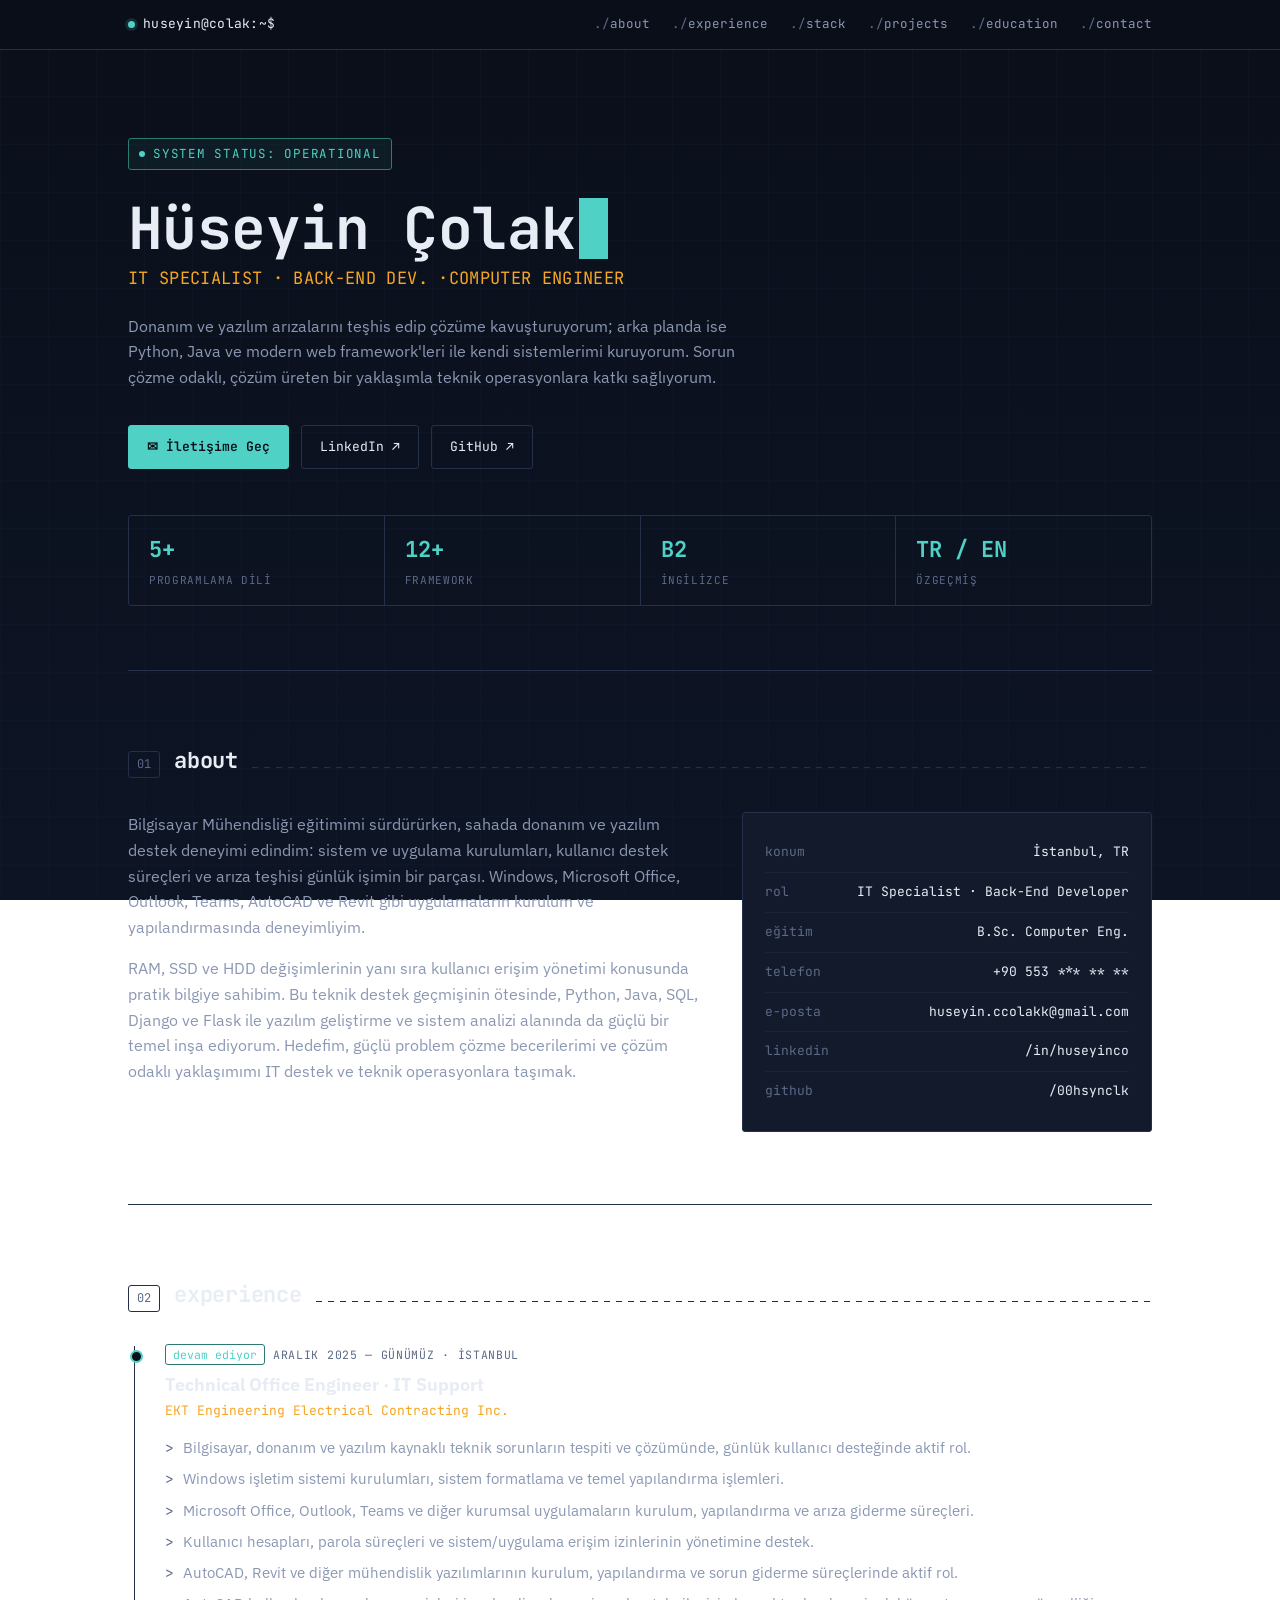
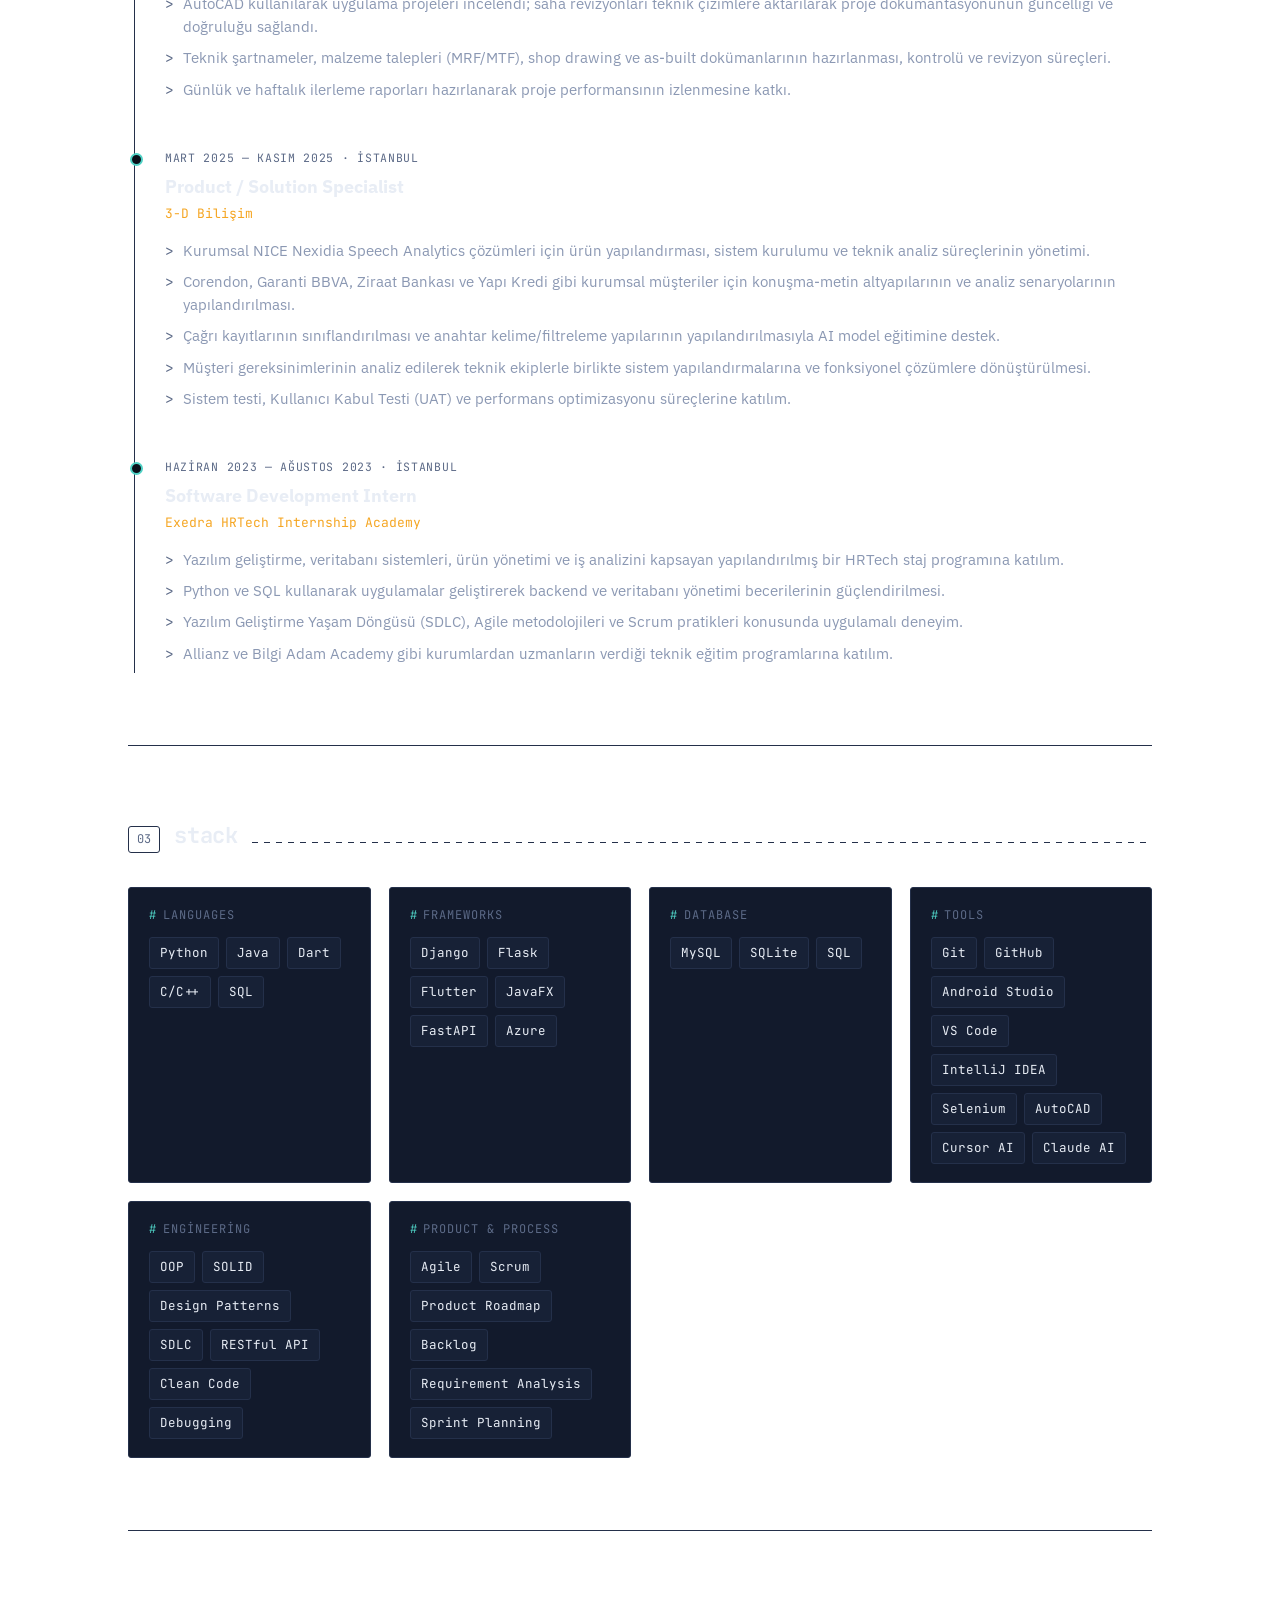
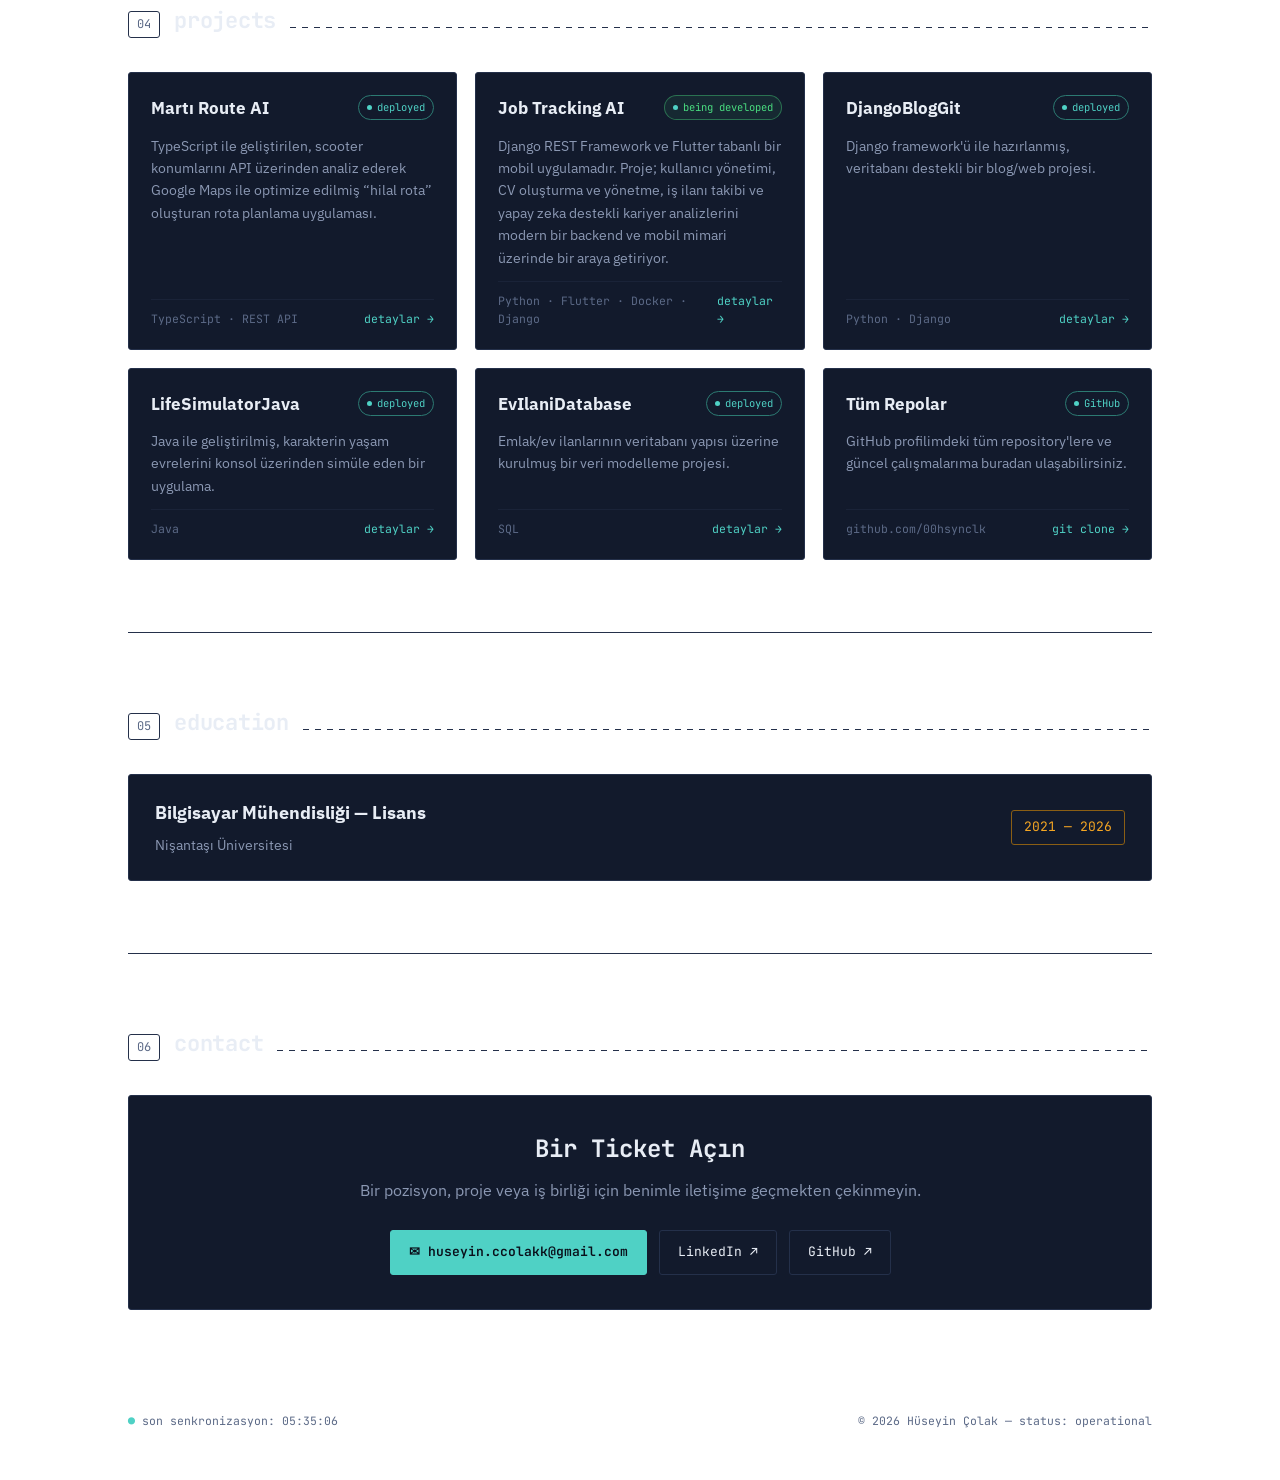
==== commit 5736030a: "Update index.html" ====
--- a/index.html
+++ b/index.html
@@ -208,7 +208,7 @@
           <span class="pill being-developed">being developed</span>
         </div>
         <p>Django REST Framework ve Flutter tabanlı bir mobil uygulamadır. Proje; kullanıcı yönetimi, CV oluşturma ve yönetme, iş ilanı takibi ve yapay zeka destekli kariyer analizlerini modern bir backend ve mobil mimari üzerinde bir araya getiriyor.</p>
-        <div class="pc-foot"><span>Python · Selenium</span><span class="arrow">detaylar →</span></div>
+        <div class="pc-foot"><span>Python · Flutter · Docker · Django </span><span class="arrow">detaylar →</span></div>
       </a>
 
       <a class="project-card" href="projects/django-blog.html">
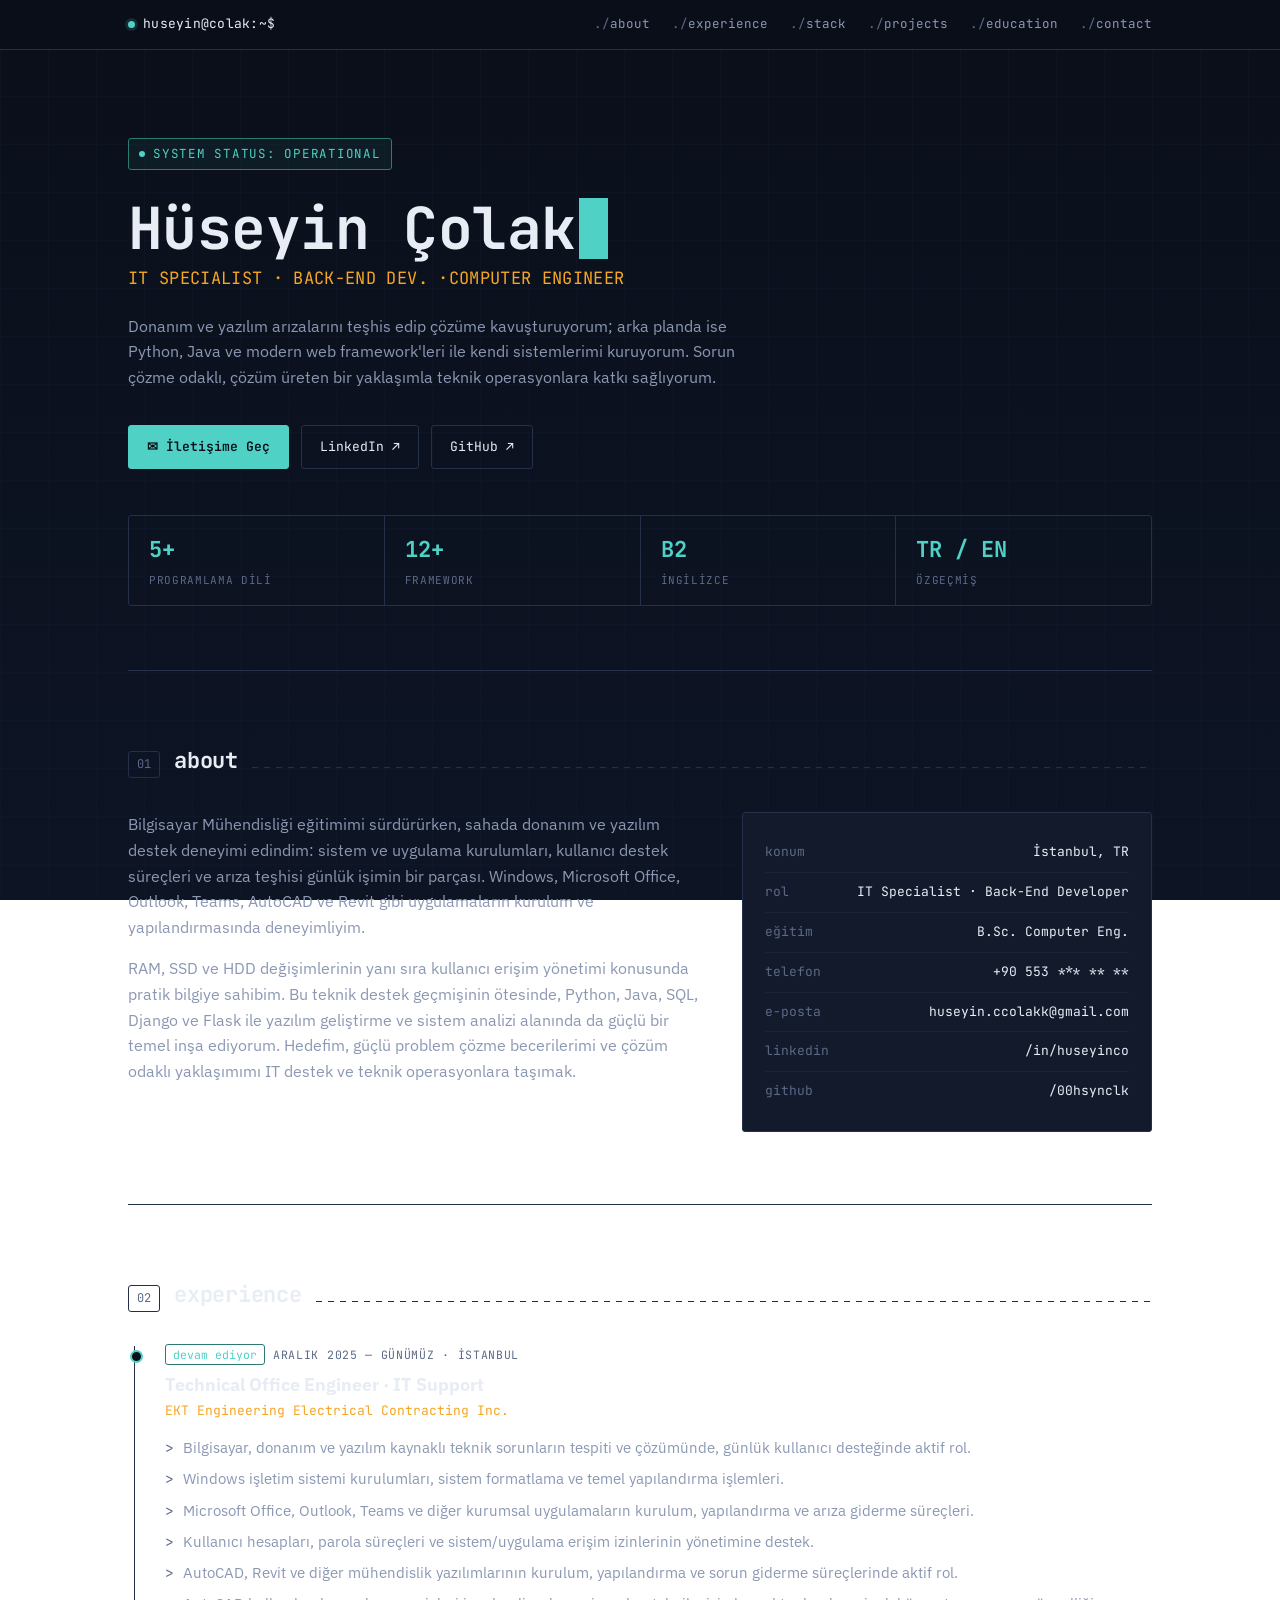
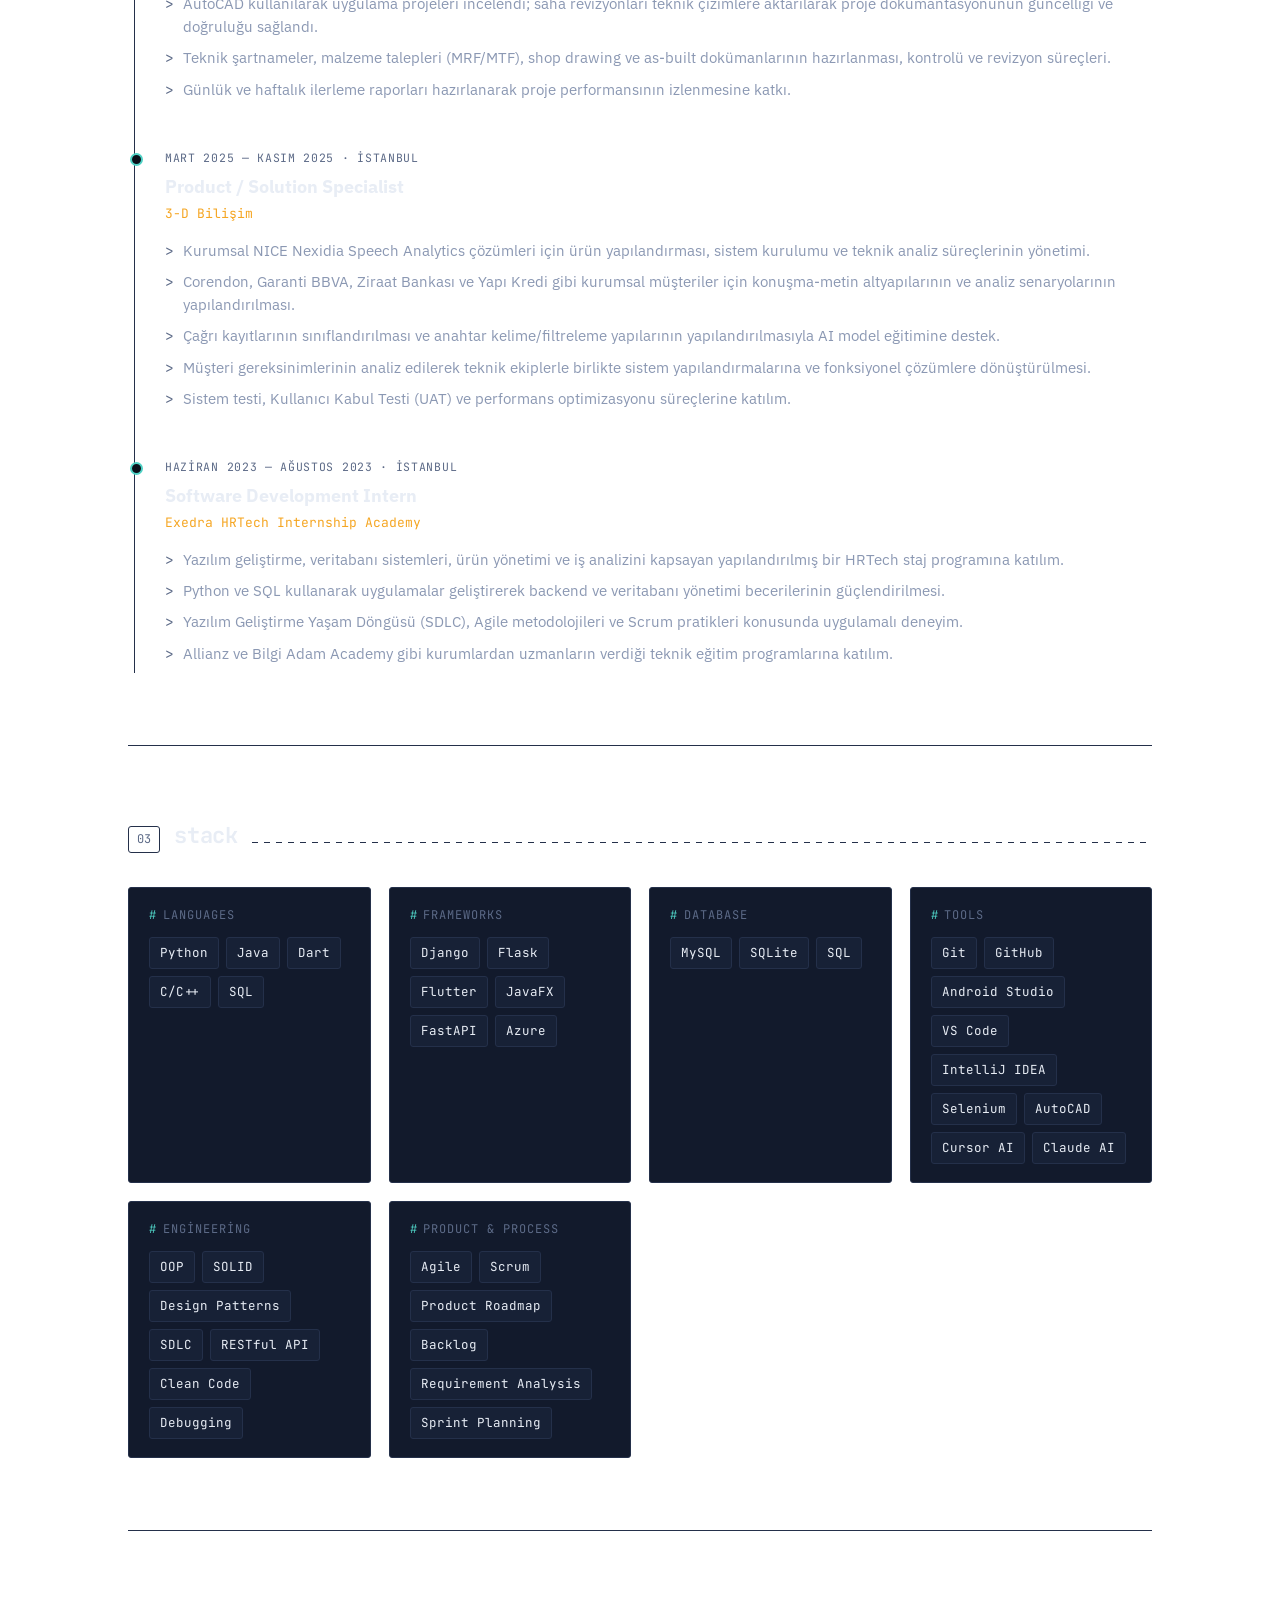
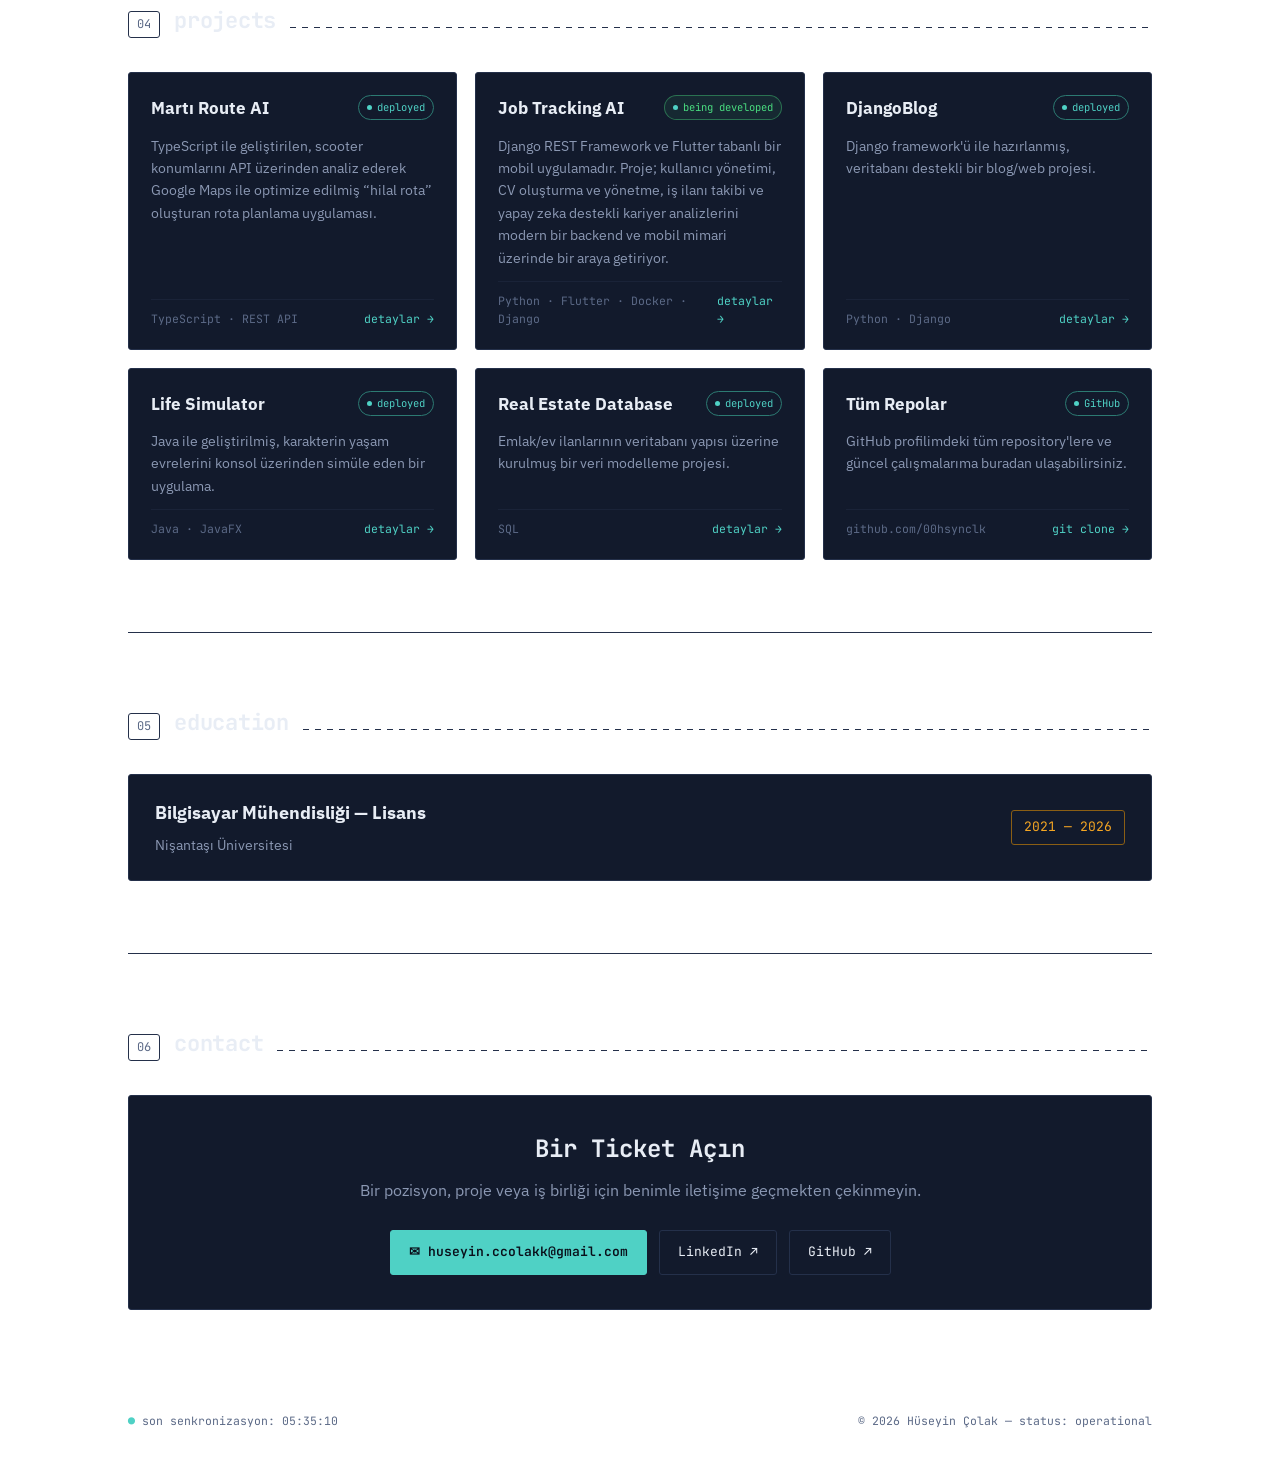
==== commit 79fd117c: "Revise project titles and tech stack in index.html Updated project titles and technologies for clari" ====
--- a/index.html
+++ b/index.html
@@ -213,7 +213,7 @@
 
       <a class="project-card" href="projects/django-blog.html">
         <div class="pc-top">
-          <h3>DjangoBlogGit</h3>
+          <h3>DjangoBlog</h3>
           <span class="pill">deployed</span>
         </div>
         <p>Django framework'ü ile hazırlanmış, veritabanı destekli bir blog/web projesi.</p>
@@ -222,16 +222,16 @@
 
       <a class="project-card" href="projects/life-simulator-java.html">
         <div class="pc-top">
-          <h3>LifeSimulatorJava</h3>
+          <h3>Life Simulator</h3>
           <span class="pill">deployed</span>
         </div>
         <p>Java ile geliştirilmiş, karakterin yaşam evrelerini konsol üzerinden simüle eden bir uygulama.</p>
-        <div class="pc-foot"><span>Java</span><span class="arrow">detaylar →</span></div>
+        <div class="pc-foot"><span>Java · JavaFX</span><span class="arrow">detaylar →</span></div>
       </a>
       
       <a class="project-card" href="projects/ev-ilani-database.html">
         <div class="pc-top">
-          <h3>EvIlaniDatabase</h3>
+          <h3>Real Estate Database</h3>
           <span class="pill">deployed</span>
         </div>
         <p>Emlak/ev ilanlarının veritabanı yapısı üzerine kurulmuş bir veri modelleme projesi.</p>
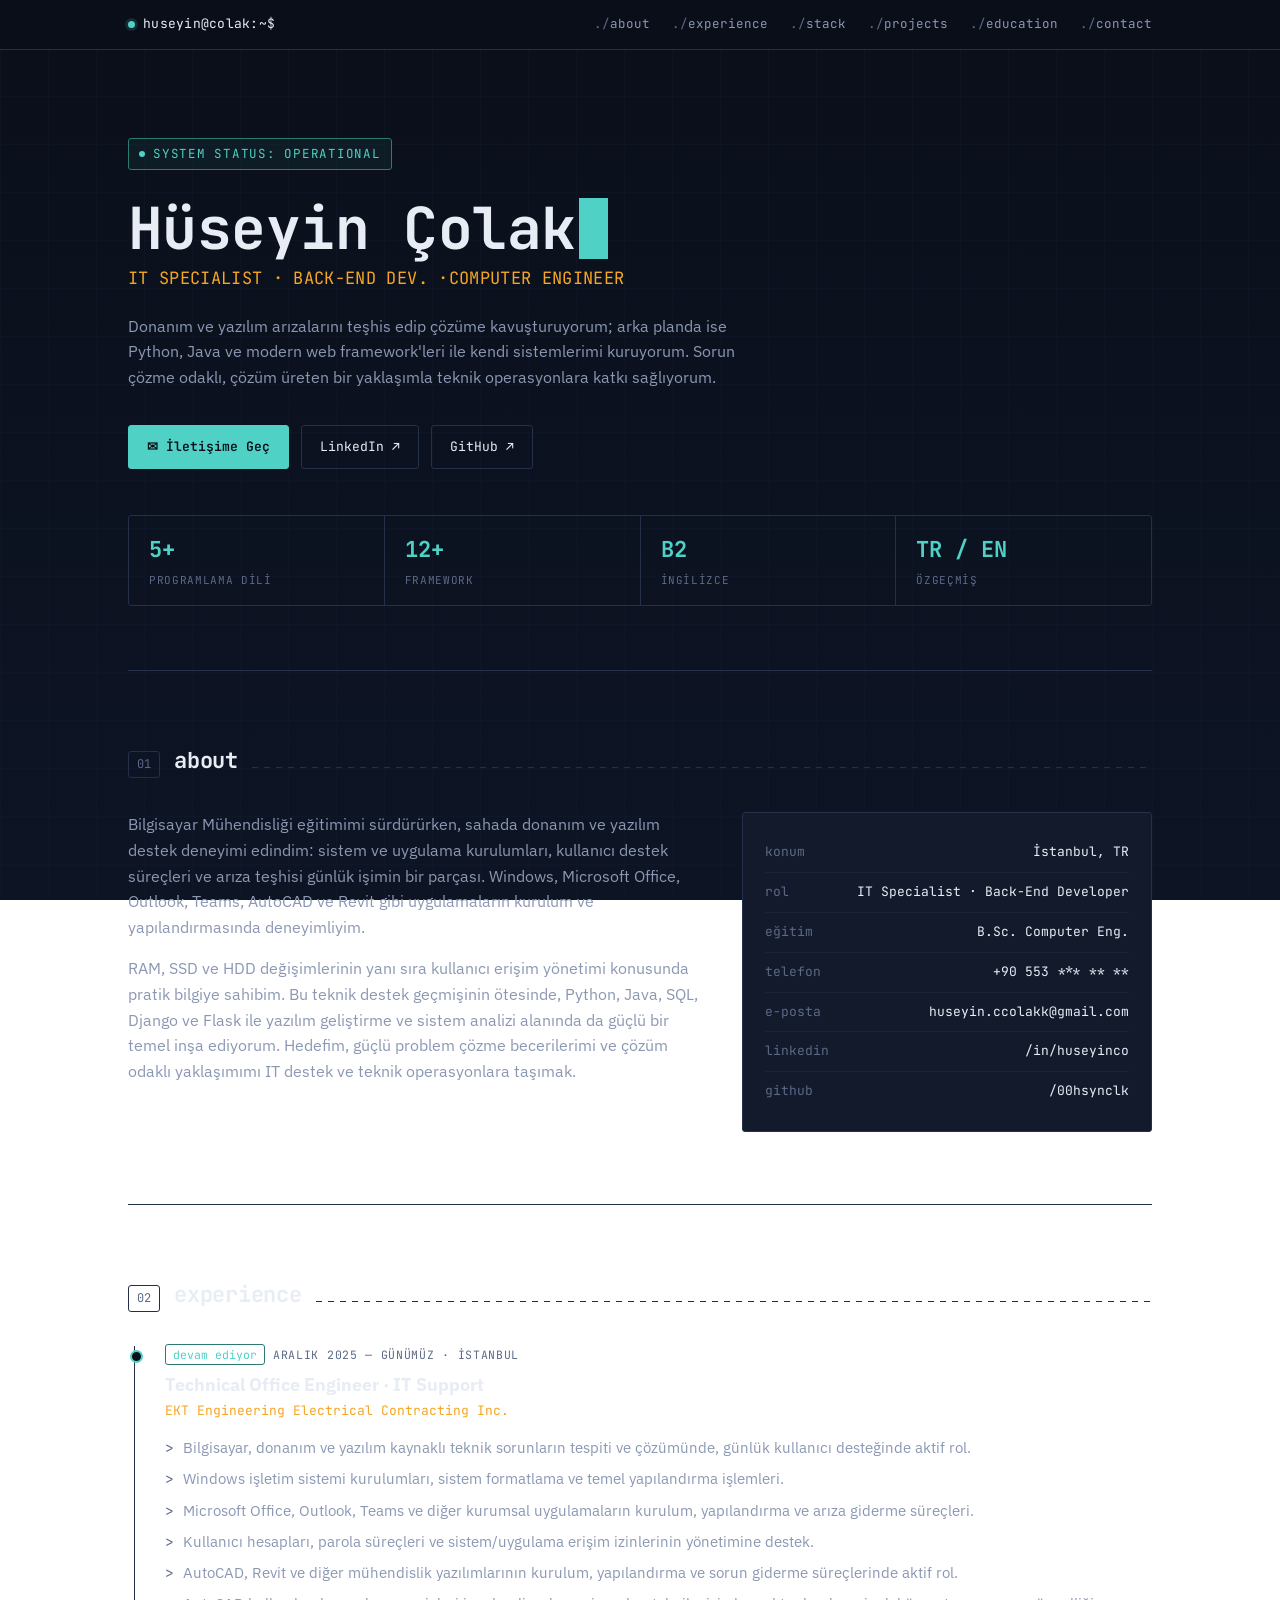
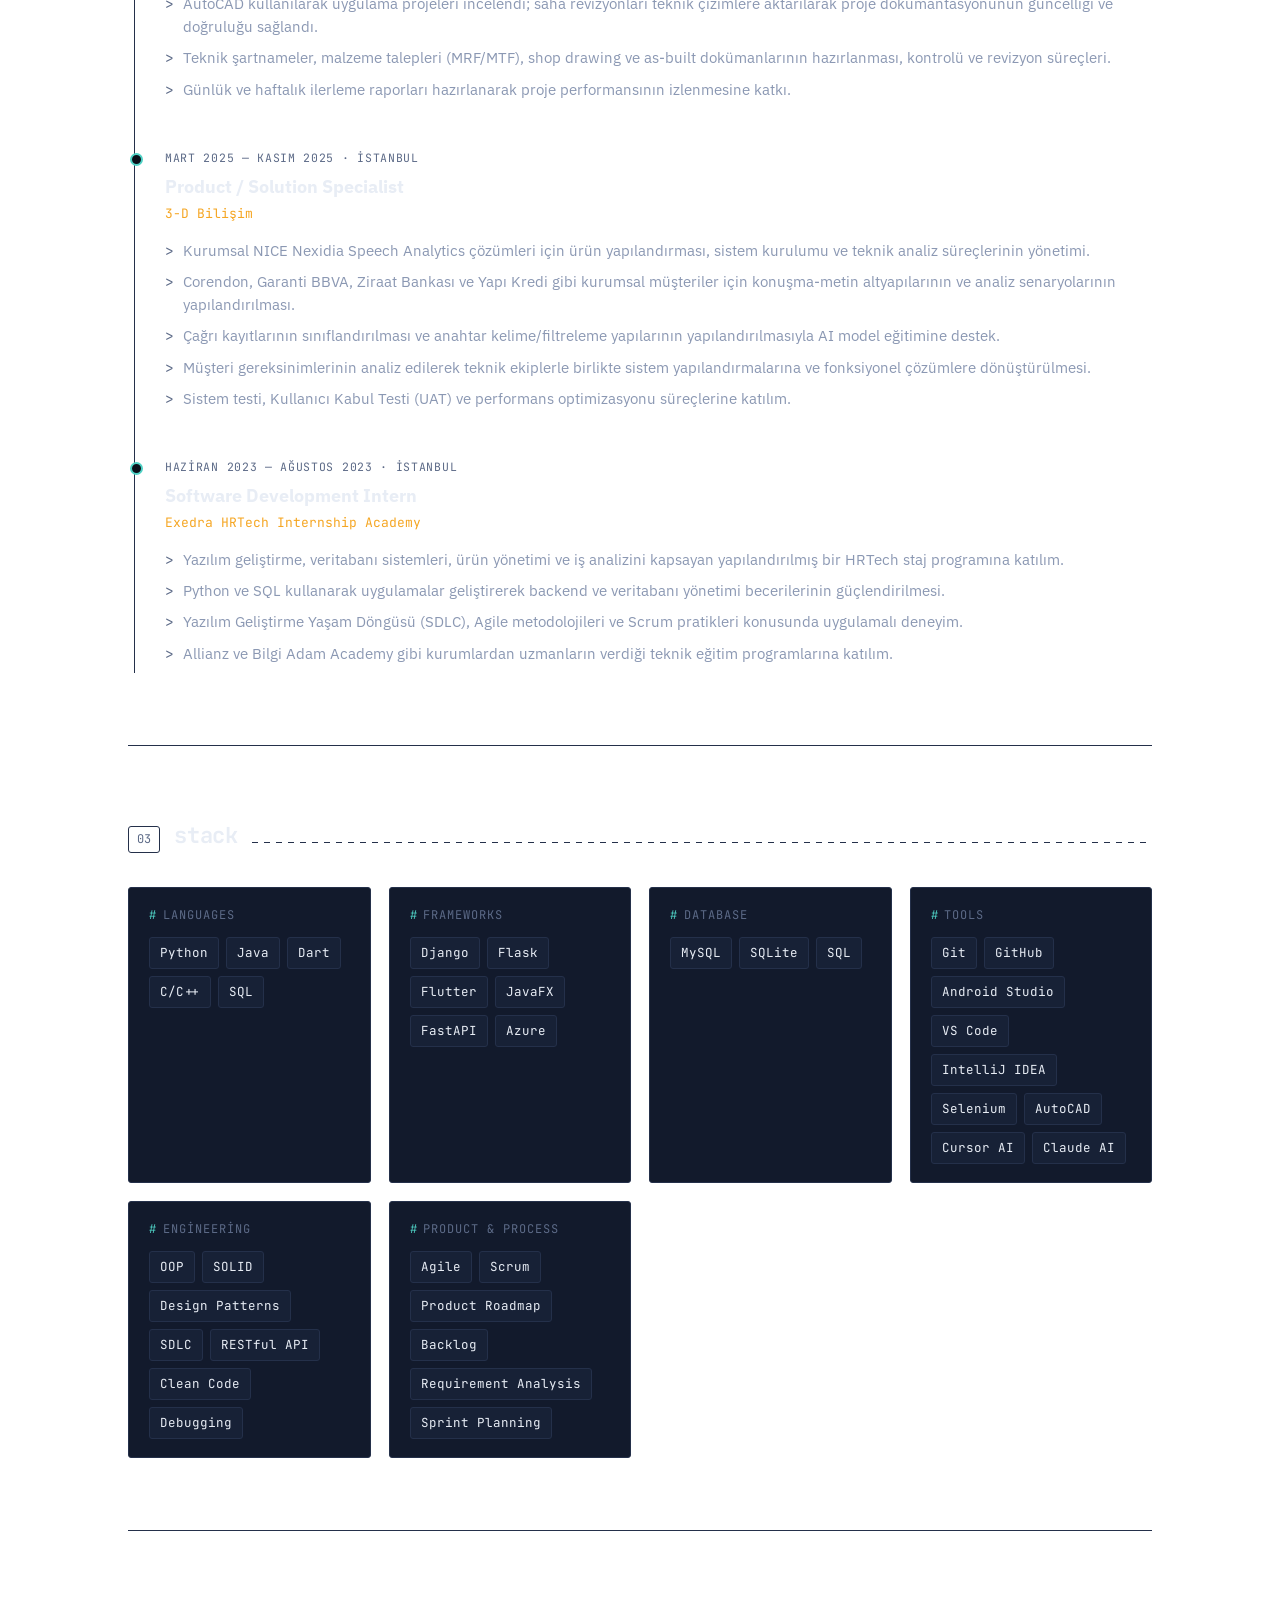
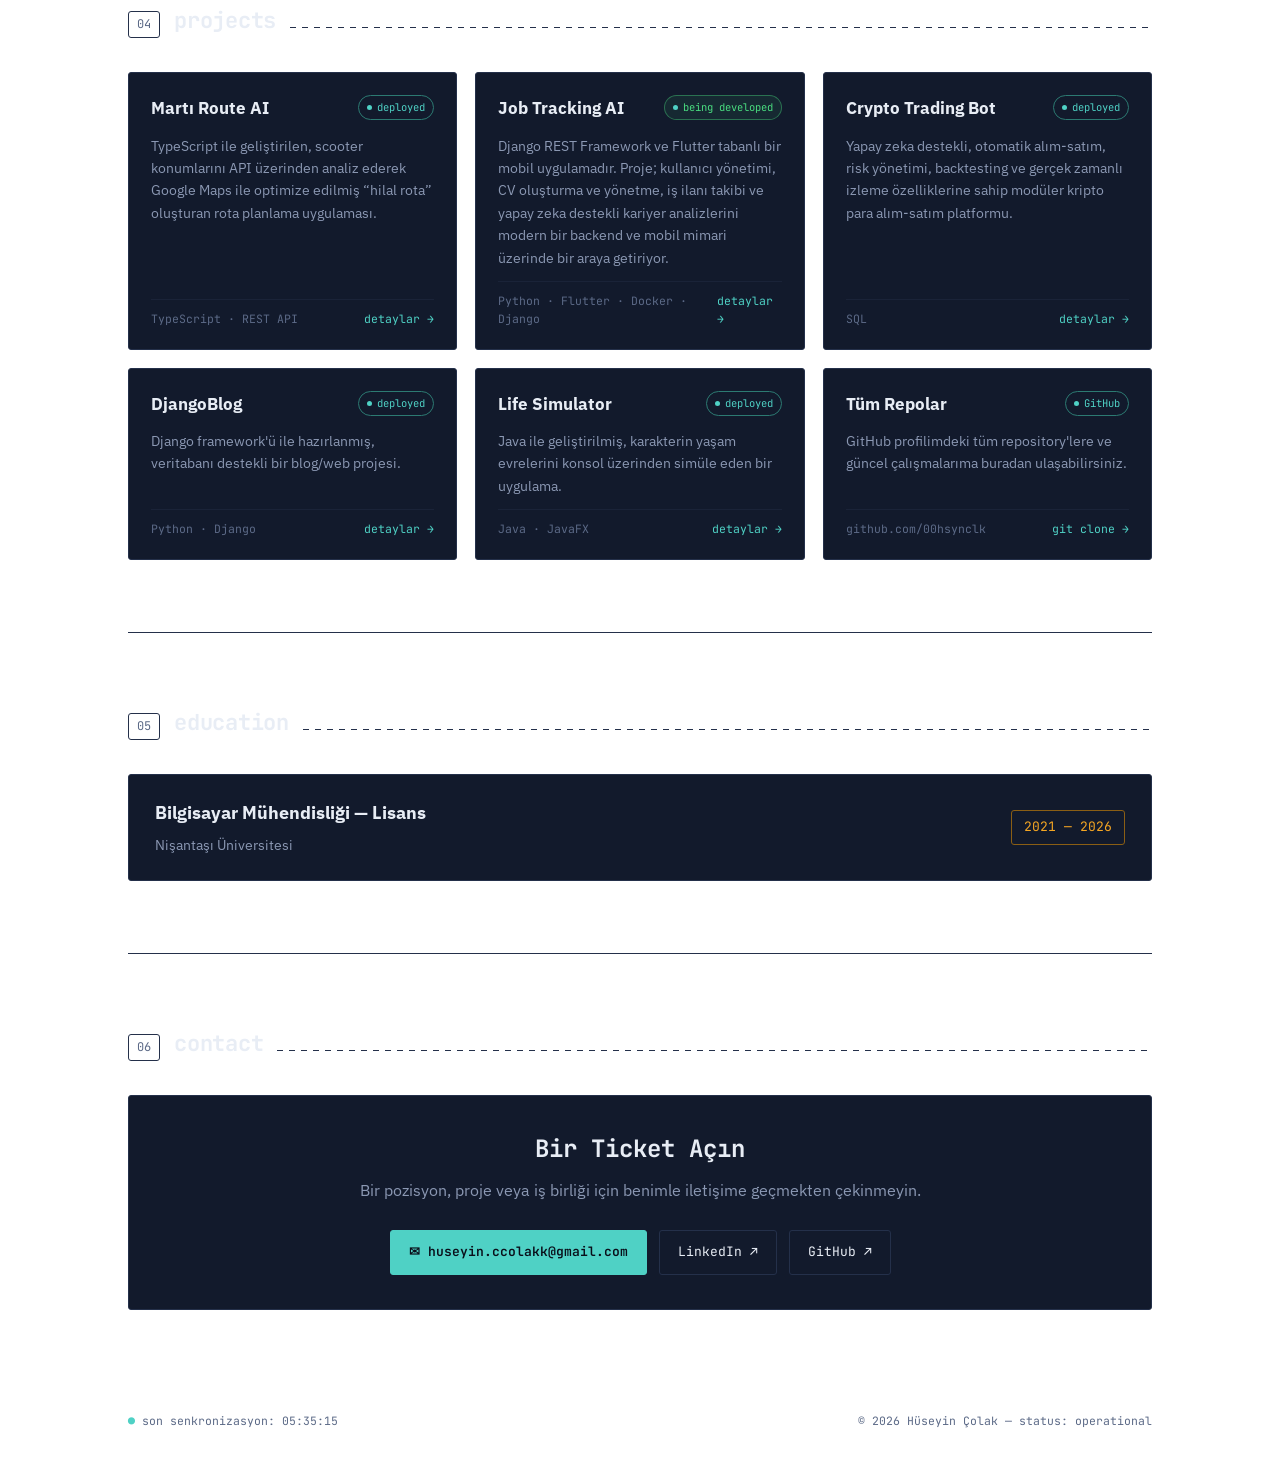
==== commit 901b655d: "Add Crypto Trading Bot project and remove Real Estate Database Added a new project card for the Cryp" ====
--- a/index.html
+++ b/index.html
@@ -211,6 +211,15 @@
         <div class="pc-foot"><span>Python · Flutter · Docker · Django </span><span class="arrow">detaylar →</span></div>
       </a>
 
+      <a class="project-card" href="projects/crypto-trading-bot.html">
+        <div class="pc-top">
+          <h3>Crypto Trading Bot</h3>
+          <span class="pill">deployed</span>
+        </div>
+        <p>Yapay zeka destekli, otomatik alım-satım, risk yönetimi, backtesting ve gerçek zamanlı izleme özelliklerine sahip modüler kripto para alım-satım platformu.</p>
+        <div class="pc-foot"><span>SQL</span><span class="arrow">detaylar →</span></div>
+      </a>
+
       <a class="project-card" href="projects/django-blog.html">
         <div class="pc-top">
           <h3>DjangoBlog</h3>
@@ -229,14 +238,6 @@
         <div class="pc-foot"><span>Java · JavaFX</span><span class="arrow">detaylar →</span></div>
       </a>
       
-      <a class="project-card" href="projects/ev-ilani-database.html">
-        <div class="pc-top">
-          <h3>Real Estate Database</h3>
-          <span class="pill">deployed</span>
-        </div>
-        <p>Emlak/ev ilanlarının veritabanı yapısı üzerine kurulmuş bir veri modelleme projesi.</p>
-        <div class="pc-foot"><span>SQL</span><span class="arrow">detaylar →</span></div>
-      </a>
 
       <a class="project-card" href="https://github.com/00hsynclk?tab=repositories" target="_blank" rel="noopener">
         <div class="pc-top">
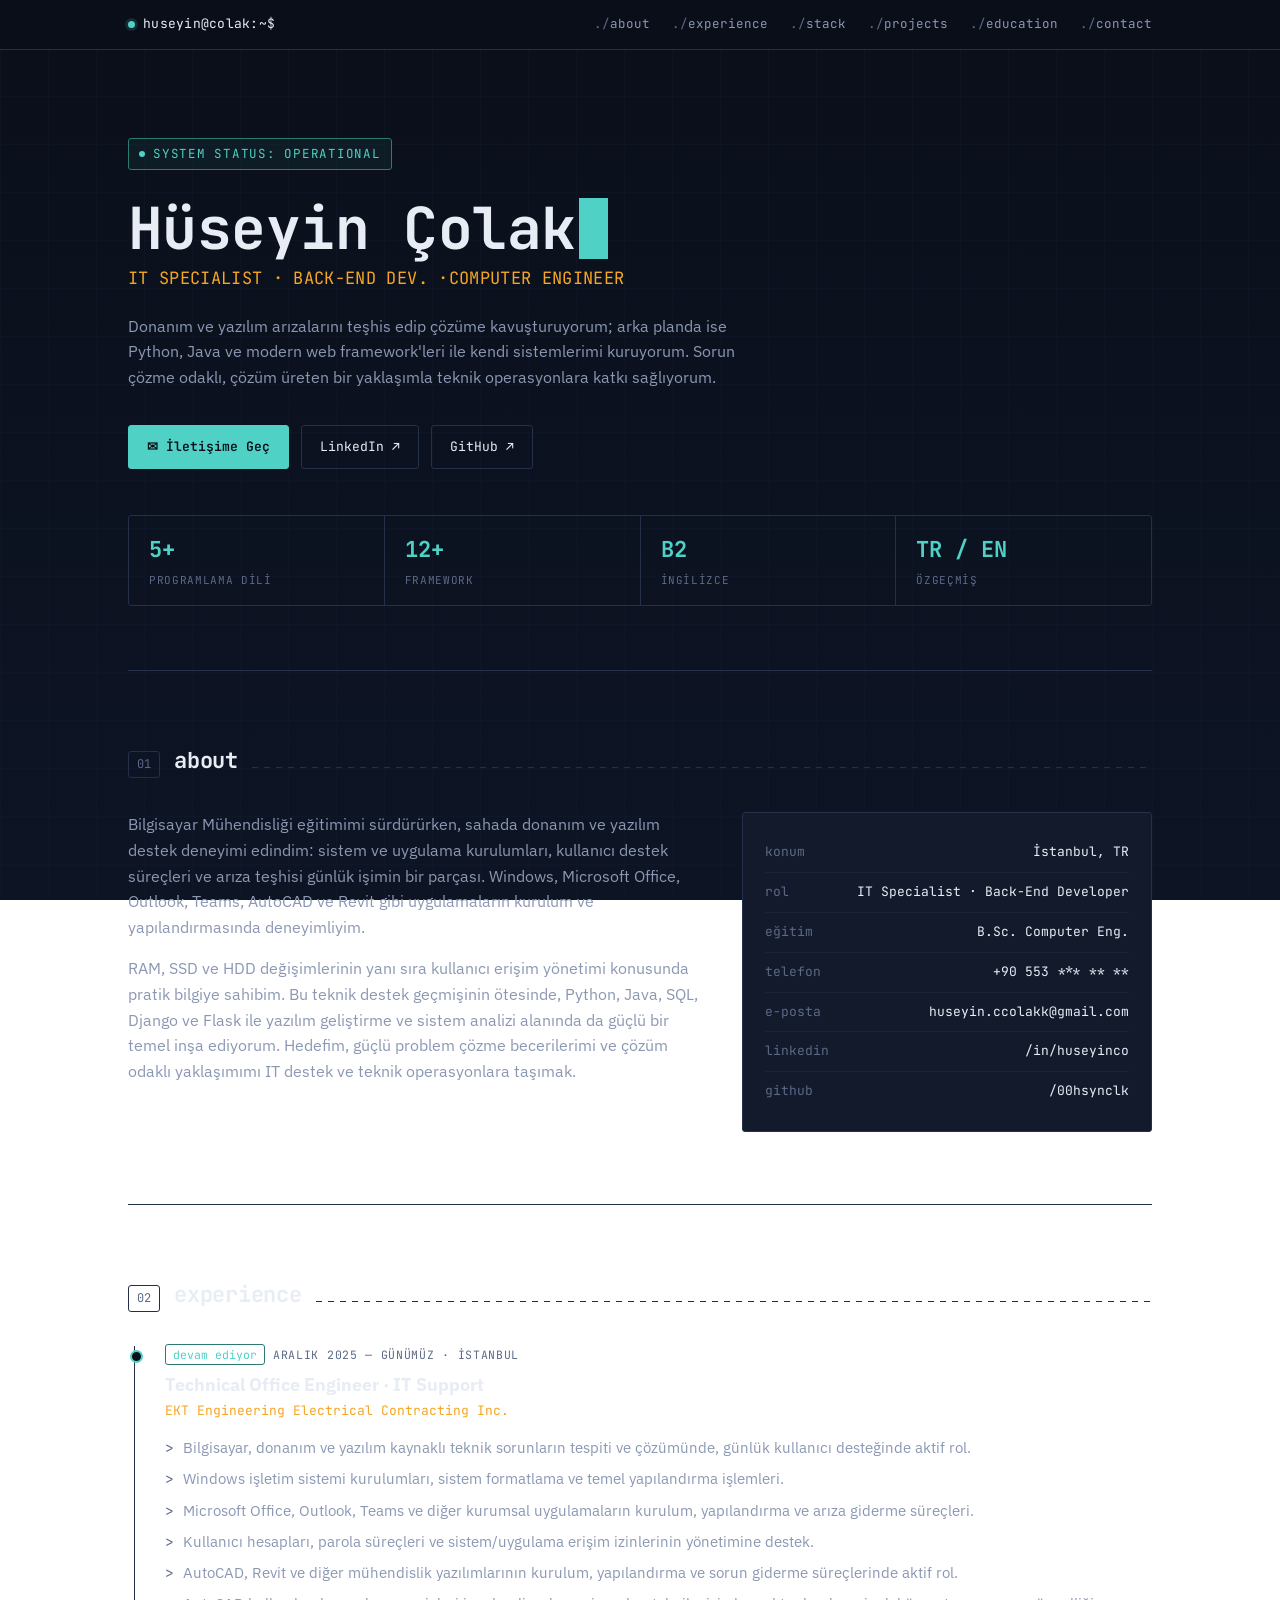
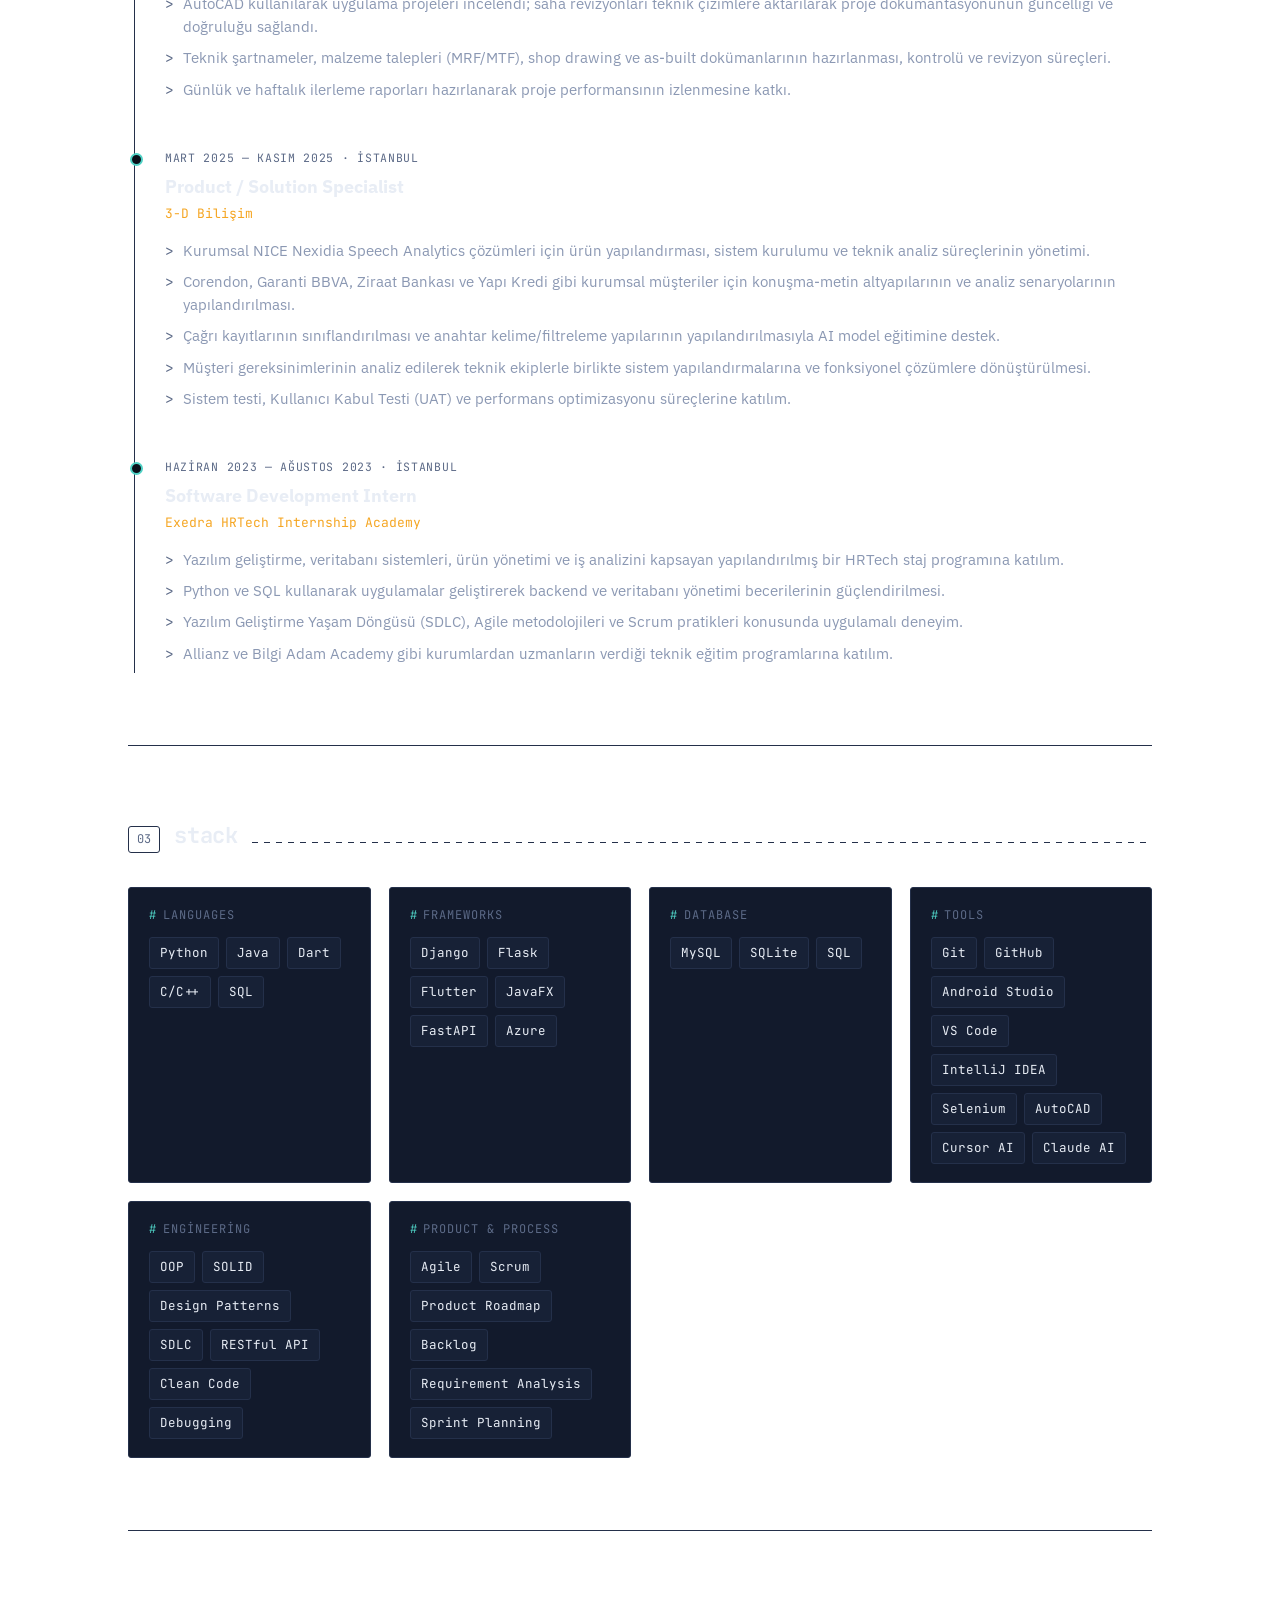
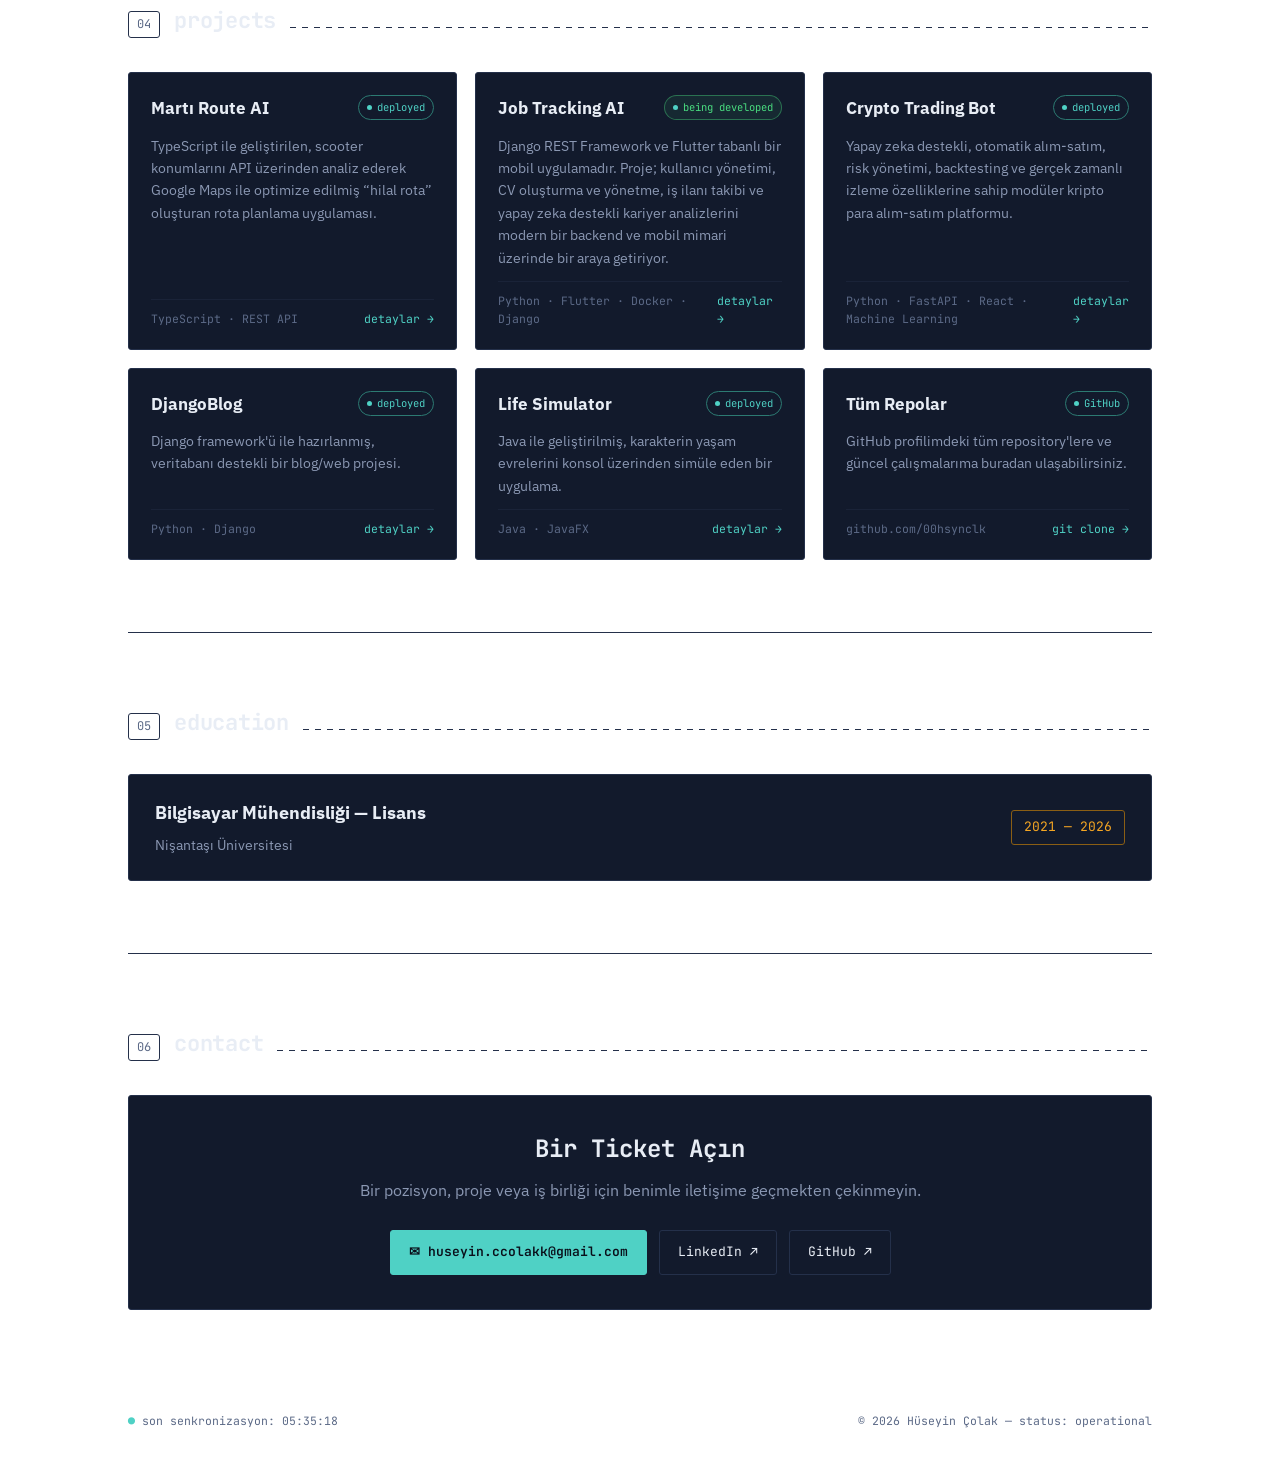
==== commit d9c14ee9: "Update index.html" ====
--- a/index.html
+++ b/index.html
@@ -217,7 +217,7 @@
           <span class="pill">deployed</span>
         </div>
         <p>Yapay zeka destekli, otomatik alım-satım, risk yönetimi, backtesting ve gerçek zamanlı izleme özelliklerine sahip modüler kripto para alım-satım platformu.</p>
-        <div class="pc-foot"><span>SQL</span><span class="arrow">detaylar →</span></div>
+        <div class="pc-foot"><span>Python · FastAPI · React · Machine Learning</span><span class="arrow">detaylar →</span></div>
       </a>
 
       <a class="project-card" href="projects/django-blog.html">
